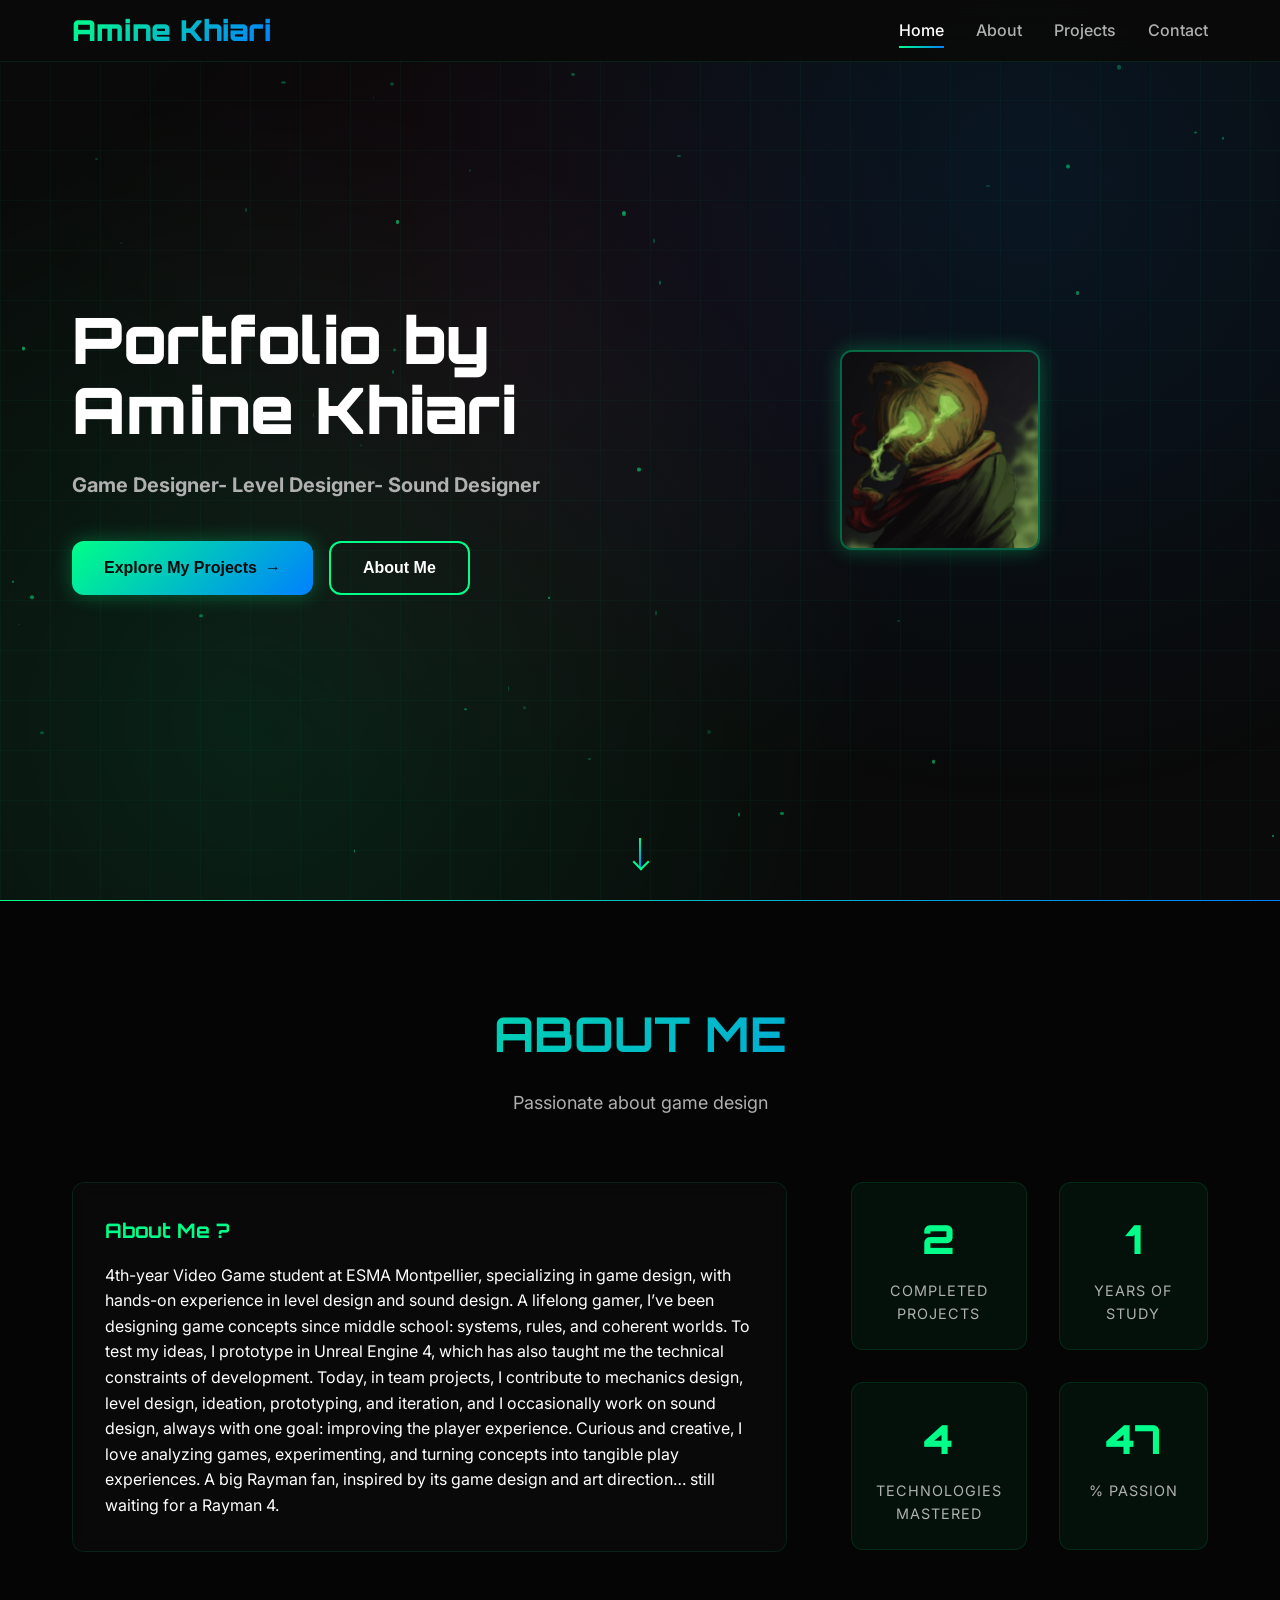
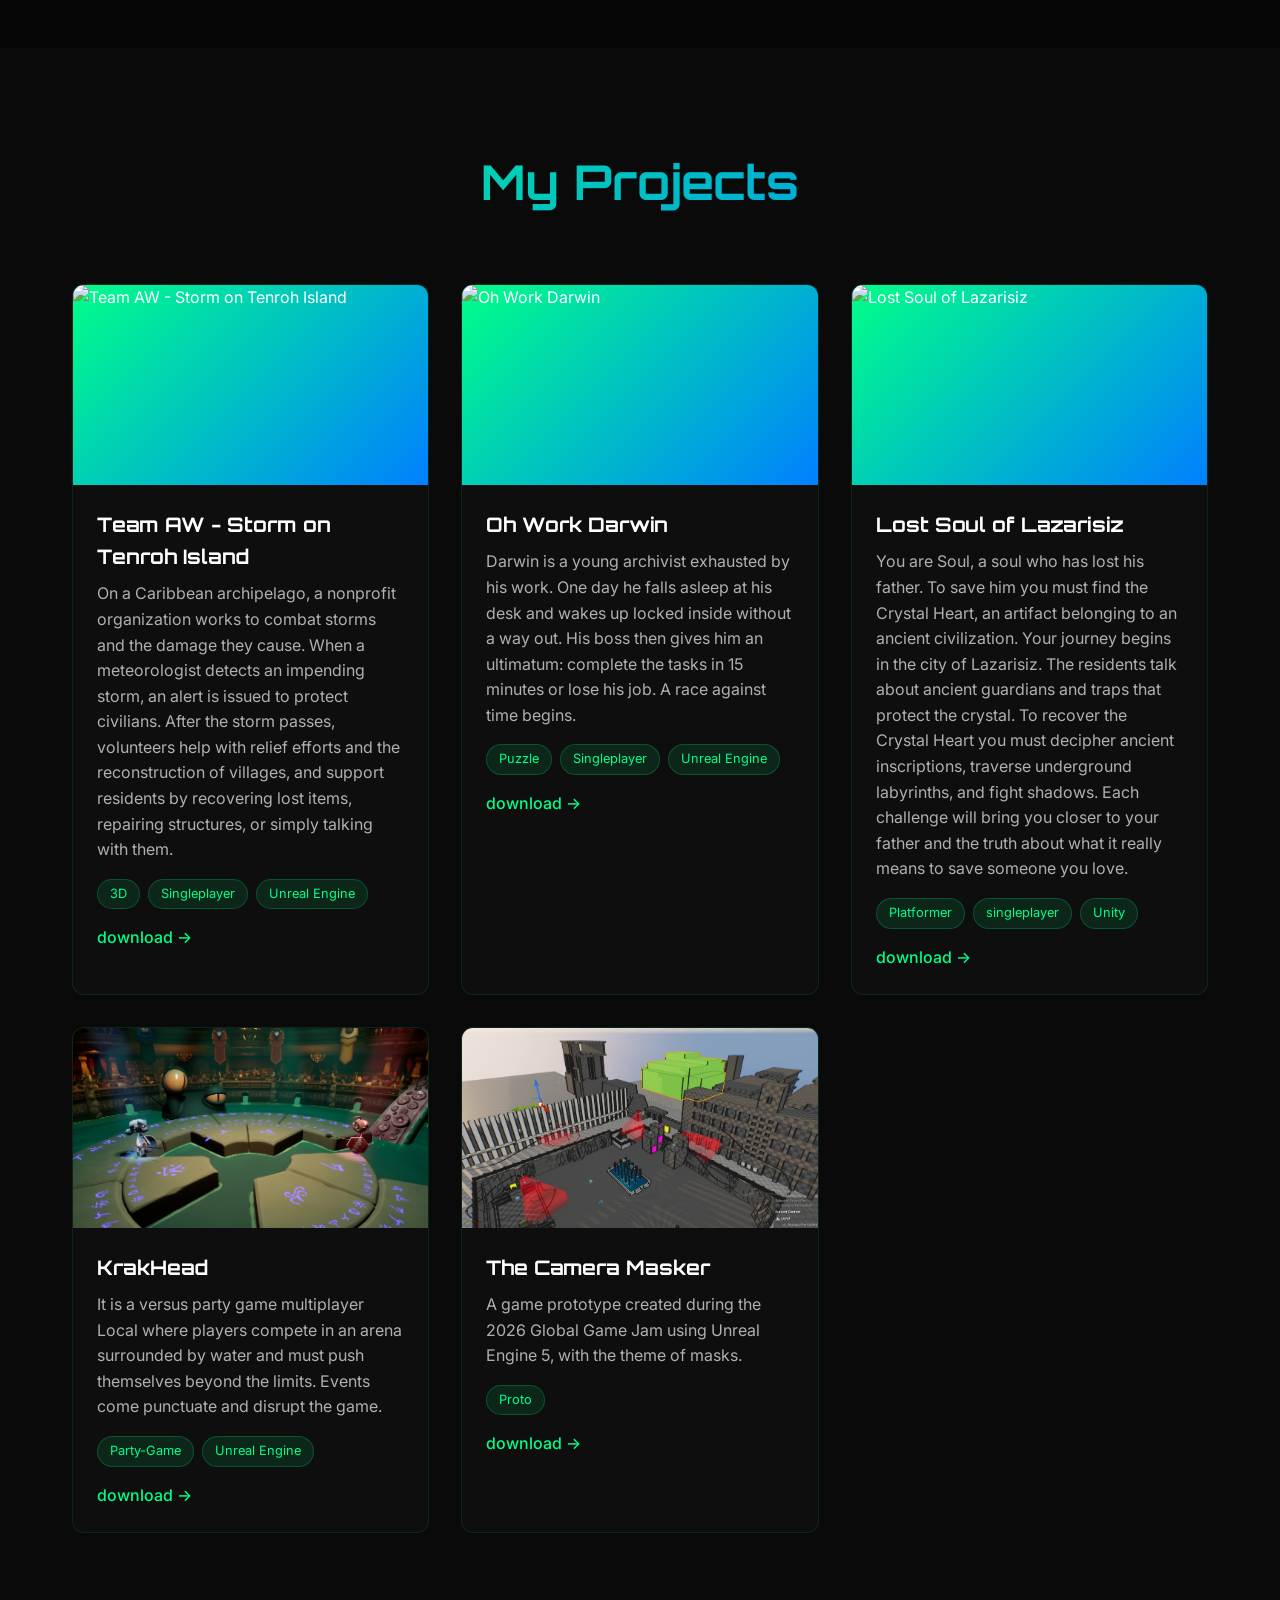
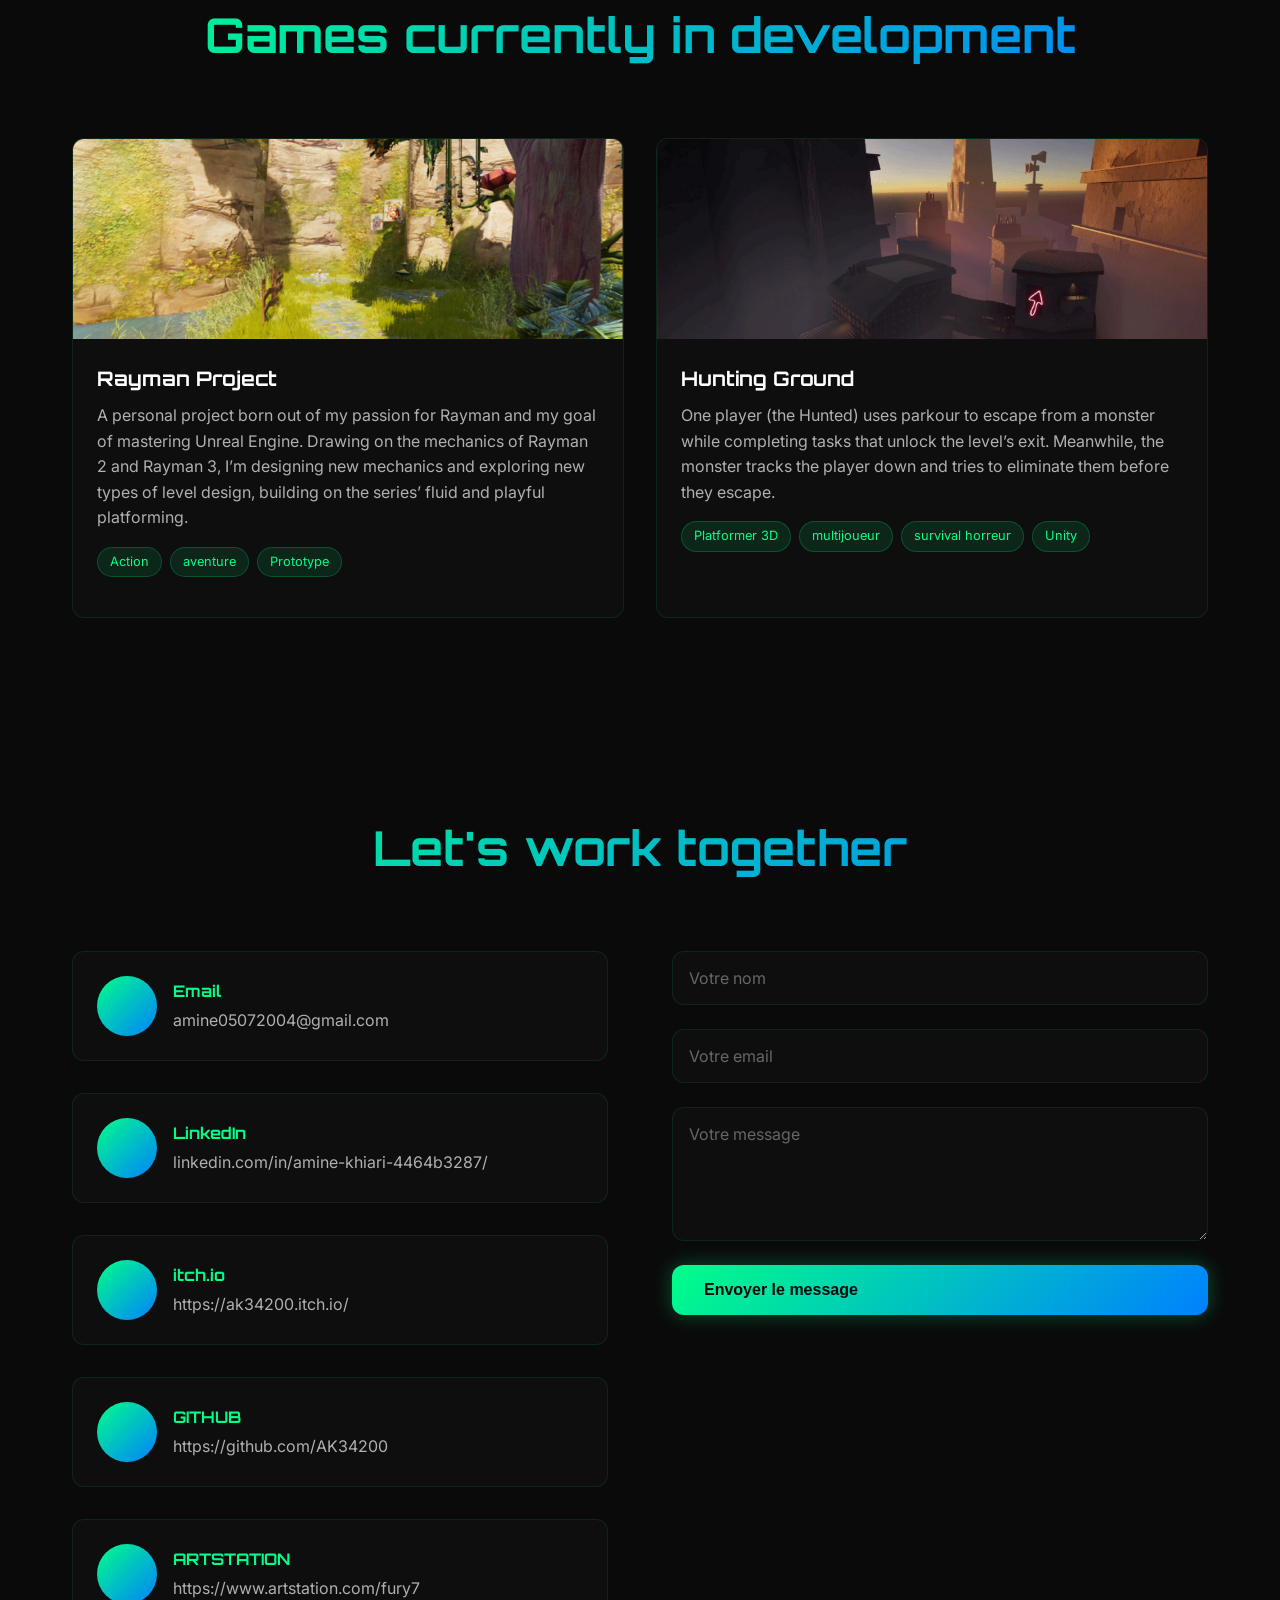
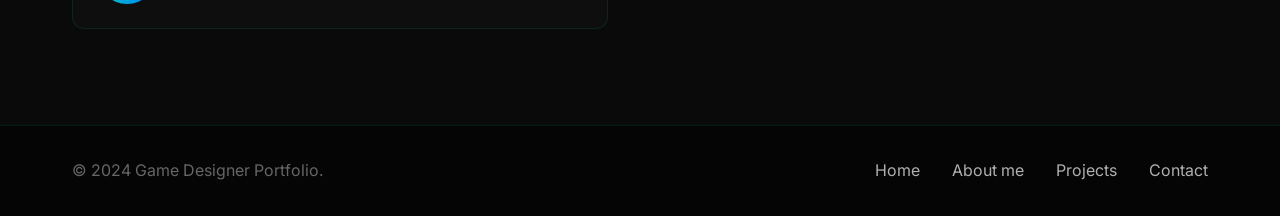
==== index.html @ 6bd82967 "Change" ====
<!DOCTYPE html>
<html lang="fr">
<head>
    <meta charset="UTF-8">
    <meta name="viewport" content="width=device-width, initial-scale=1.0">
    <title>Portfolio Amine Khiari</title>
    <meta name="description" content="Portfolio d'Amine Khiari">
    <link rel="preconnect" href="https://fonts.googleapis.com">
    <link rel="preconnect" href="https://fonts.gstatic.com" crossorigin>
    <link href="https://fonts.googleapis.com/css2?family=Orbitron:wght@400;700;900&family=Inter:wght@300;400;500;600;700&display=swap" rel="stylesheet">
    <link rel="stylesheet" href="styles.css">
    <link rel="icon" type="image/svg+xml" href="data:image/svg+xml,<svg xmlns='http://www.w3.org/2000/svg' viewBox='0 0 100 100'><text y='.9em' font-size='90'>🎮</text></svg>">
</head>
<body>
    <!-- Navigation -->
    <nav class="nav-container" id="navbar">
        <div class="nav-content">
            <div class="logo">
                <span class="logo-text">Amine Khiari</span>
                <!-- <span class="logo-subtitle"></span>  --> 
            </div>
            <ul class="nav-menu" id="nav-menu">
                <li><a href="#home" class="nav-link active">Home</a></li>
                <li><a href="#about" class="nav-link">About</a></li>
                <li><a href="#projects" class="nav-link">Projects</a></li>
                <li><a href="#contact" class="nav-link">Contact</a></li>
            </ul>
            <div class="nav-toggle" id="nav-toggle">
                <span class="bar"></span>
                <span class="bar"></span>
                <span class="bar"></span>
            </div>
        </div>
    </nav>

    <!-- Hero Section -->
    <section id="home" class="hero">
        <div class="hero-background">
            <div class="particles" id="particles"></div>
            <div class="grid-overlay"></div>
        </div>
        <div class="hero-content">
            <div class="hero-text">
                <h1 class="hero-title">
                    <span class="title-line"> Portfolio by Amine Khiari</span>
                    </h1>
                    <h4 class="hero-subtitle">Game Designer- Level Designer- Sound Designer</h4>

                
          
                <div class="hero-cta">
                    <button class="btn-primary" onclick="scrollToSection('projects')">
                        Explore My Projects
                        <span class="btn-icon">→</span>
                    </button>
                    <button class="btn-secondary" onclick="scrollToSection('about')">
                        About Me
                    </button>
                </div>
            </div>
            <div class="hero-visual">
                <div class="game-cube" id="game-cube">
                    <img src="image.png" alt="Illustration portfolio" class="hero-corner-image">
                </div>
            </div>
        </div>
        <div class="scroll-indicator">
            <div class="scroll-arrow"></div>
        </div>
    </section>

    <!-- About Section -->
    <section id="about" class="about">
        <div class="container">
            <div class="section-header">
                <h2 class="section-title">ABOUT ME</h2>
                <p class="section-subtitle">Passionate about game design</p>
            </div>
            <div class="about-content">
                <div class="about-text">
                    <div class="about-card">
                        <h3>About Me ? </h3>
                        <p>4th-year Video Game student at ESMA Montpellier, specializing in game design, with hands-on experience in level design and sound design.
A lifelong gamer, I’ve been designing game concepts since middle school: systems, rules, and coherent worlds. To test my ideas, I prototype in Unreal Engine 4, which has also taught me the technical constraints of development.
Today, in team projects, I contribute to mechanics design, level design, ideation, prototyping, and iteration, and I occasionally work on sound design, always with one goal: improving the player experience.
Curious and creative, I love analyzing games, experimenting, and turning concepts into tangible play experiences.
A big Rayman fan, inspired by its game design and art direction… still waiting for a Rayman 4.
                    </div>
                
                </div>
                <div class="about-stats">
                    <div class="stat-item">
                        <div class="stat-number" data-target="5">0</div>
                        <div class="stat-label">Completed projects</div>
                    </div>
                    <div class="stat-item">
                        <div class="stat-number" data-target="4">0</div>
                        <div class="stat-label">Years of study</div>
                    </div>
                    <div class="stat-item">
                        <div class="stat-number" data-target="9">0</div>
                        <div class="stat-label">Technologies mastered</div>
                    </div>
                    <div class="stat-item">
                        <div class="stat-number" data-target="100">0</div>
                        <div class="stat-label">% Passion</div>
                    </div>
                </div>
            </div>
        </div>
    </section>

    <!-- Projects Section -->
    <section id="projects" class="projects">
        <div class="container">
            <div class="section-header">
                <h2 class="section-title">My Projects </h2>
                
            </div>
            <div class="projects-grid" id="projects-grid">
                <!-- Projets seront générés dynamiquement -->
            </div>
            <div class="section-header projects-dev-header">
                <h2 class="section-title">Games currently in development</h2>
            </div>
            <div class="projects-grid projects-grid-split" id="projects-dev-grid"></div>
        </div>
    </section>

    <!-- Contact Section -->
    <section id="contact" class="contact">
        <div class="container">
            <div class="section-header">
                <h2 class="section-title">Let's work together</h2>
            
            </div>
            <div class="contact-content">
                <div class="contact-info">
                    <div class="contact-item">
                        <div class="contact-icon"></div>
                        <div class="contact-details">
                            <h4>Email</h4>
                            <p>amine05072004@gmail.com</p>
                        </div>
                    </div>
                    <div class="contact-item">
                        <div class="contact-icon"></div>
                        <div class="contact-details">
                            <h4>LinkedIn</h4>
                            <p>linkedin.com/in/amine-khiari-4464b3287/</p>
                        </div>
                    </div>
                    <div class="contact-item">
                        <div class="contact-icon"></div>
                        <div class="contact-details">
                            <h4>itch.io</h4>
                            <p>https://ak34200.itch.io/</p>
                        </div>
                    </div>
                    <div class="contact-item">
                        <div class="contact-icon"></div>
                        <div class="contact-details">
                            <h4>GITHUB</h4>
                            <p>https://github.com/AK34200</p>
                        </div>
                    </div>
                     <div class="contact-item">
                        <div class="contact-icon"></div>
                        <div class="contact-details">
                            <h4>ARTSTATION</h4>
                            <p>https://www.artstation.com/fury7</p>
                
                    </div>
                    
                    </div>
                </div>
                <form class="contact-form" id="contact-form">
                    <div class="form-group">
                        <input type="text" id="name" name="name" placeholder="Votre nom" required>
                    </div>
                    <div class="form-group">
                        <input type="email" id="email" name="email" placeholder="Votre email" required>
                    </div>
                    <div class="form-group">
                        <textarea id="message" name="message" placeholder="Votre message" rows="5" required></textarea>
                    </div>
                    <button type="submit" class="btn-primary">
                        Envoyer le message
                        <span class="btn-icon"></span>
                    </button>
                </form>
            </div>
        </div>
    </section>

    <div class="project-modal" id="project-modal" aria-hidden="true">
        <div class="project-modal-backdrop" data-close-modal></div>
        <div class="project-modal-dialog" role="dialog" aria-modal="true" aria-labelledby="project-modal-title">
            <button class="project-modal-close" type="button" data-close-modal aria-label="Fermer">×</button>
            <div class="project-modal-body" id="project-modal-body"></div>
        </div>
    </div>

    <!-- Footer -->
    <footer class="footer">
        <div class="container">
            <div class="footer-content">
                <div class="footer-text">
                    <p>&copy; 2024 Game Designer Portfolio.</p>
                </div>
                <div class="footer-links">
                    <a href="#home">Home</a>
                    <a href="#about">About me</a>
                    <a href="#projects">Projects</a>
                    <a href="#contact">Contact</a>
                </div>
            </div>
        </div>
    </footer>

    <script src="script.js"></script>
</body>
</html>
---- styles.css ----
/* Reset et variables CSS */
:root {
    --primary-color: #00ff88;
    --secondary-color: #ff0080;
    --accent-color: #0080ff;
    --bg-dark: #0a0a0a;
    --bg-darker: #050505;
    --text-primary: #ffffff;
    --text-secondary: #b0b0b0;
    --text-muted: #666666;
    --gradient-primary: linear-gradient(135deg, #00ff88, #0080ff);
    --gradient-secondary: linear-gradient(135deg, #ff0080, #ff8800);
    --gradient-accent: linear-gradient(135deg, #8000ff, #0080ff);
    --shadow-glow: 0 0 20px rgba(0, 255, 136, 0.3);
    --shadow-intense: 0 0 40px rgba(0, 255, 136, 0.5);
    --border-radius: 12px;
    --transition-fast: 0.2s cubic-bezier(0.4, 0, 0.2, 1);
    --transition-smooth: 0.4s cubic-bezier(0.4, 0, 0.2, 1);
    --transition-bounce: 0.6s cubic-bezier(0.68, -0.55, 0.265, 1.55);
}

* {
    margin: 0;
    padding: 0;
    box-sizing: border-box;
}

html {
    scroll-behavior: smooth;
    font-size: 16px;
}

body {
    font-family: 'Inter', sans-serif;
    background: var(--bg-dark);
    color: var(--text-primary);
    line-height: 1.6;
    overflow-x: hidden;
    -webkit-font-smoothing: antialiased;
    -moz-osx-font-smoothing: grayscale;
}

/* Optimisations de performance */
* {
    will-change: auto;
}

.hero, .nav-container, .game-cube {
    will-change: transform, opacity;
}

/* Navigation */
.nav-container {
    position: fixed;
    top: 0;
    left: 0;
    right: 0;
    z-index: 1000;
    background: rgba(10, 10, 10, 0.95);
    backdrop-filter: blur(20px);
    border-bottom: 1px solid rgba(0, 255, 136, 0.1);
    transition: all var(--transition-smooth);
}

.nav-container.scrolled {
    background: rgba(5, 5, 5, 0.98);
    box-shadow: var(--shadow-glow);
}

.nav-content {
    max-width: 1200px;
    margin: 0 auto;
    padding: 1rem 2rem;
    display: flex;
    justify-content: space-between;
    align-items: center;
}

.logo {
    display: flex;
    flex-direction: column;
    align-items: flex-start;
}

.logo-text {
    font-family: 'Orbitron', monospace;
    font-size: 1.8rem;
    font-weight: 900;
    background: var(--gradient-primary);
    -webkit-background-clip: text;
    -webkit-text-fill-color: transparent;
    background-clip: text;
    line-height: 1;
}

.logo-subtitle {
    font-size: 0.7rem;
    color: var(--text-muted);
    text-transform: uppercase;
    letter-spacing: 2px;
    margin-top: -2px;
}

.nav-menu {
    display: flex;
    list-style: none;
    gap: 2rem;
}

.nav-link {
    color: var(--text-secondary);
    text-decoration: none;
    font-weight: 500;
    position: relative;
    transition: all var(--transition-fast);
    padding: 0.5rem 0;
}

.nav-link::after {
    content: '';
    position: absolute;
    bottom: 0;
    left: 0;
    width: 0;
    height: 2px;
    background: var(--gradient-primary);
    transition: width var(--transition-smooth);
}

.nav-link:hover,
.nav-link.active {
    color: var(--text-primary);
}

.nav-link:hover::after,
.nav-link.active::after {
    width: 100%;
}

.nav-toggle {
    display: none;
    flex-direction: column;
    cursor: pointer;
    gap: 4px;
}

.bar {
    width: 25px;
    height: 3px;
    background: var(--primary-color);
    transition: all var(--transition-fast);
    border-radius: 2px;
}

/* Hero Section */
.hero {
    min-height: 100vh;
    display: flex;
    align-items: center;
    position: relative;
    overflow: hidden;
}

.hero-background {
    position: absolute;
    top: 0;
    left: 0;
    right: 0;
    bottom: 0;
    z-index: -1;
}

.particles {
    position: absolute;
    width: 100%;
    height: 100%;
    background: radial-gradient(circle at 20% 80%, rgba(0, 255, 136, 0.1) 0%, transparent 50%),
                radial-gradient(circle at 80% 20%, rgba(0, 128, 255, 0.1) 0%, transparent 50%),
                radial-gradient(circle at 40% 40%, rgba(255, 0, 128, 0.05) 0%, transparent 50%);
    animation: particleFloat 20s ease-in-out infinite;
}

.grid-overlay {
    position: absolute;
    width: 100%;
    height: 100%;
    background-image: 
        linear-gradient(rgba(0, 255, 136, 0.03) 1px, transparent 1px),
        linear-gradient(90deg, rgba(0, 255, 136, 0.03) 1px, transparent 1px);
    background-size: 50px 50px;
    animation: gridMove 30s linear infinite;
}

.hero-content {
    max-width: 1200px;
    margin: 0 auto;
    padding: 0 2rem;
    display: grid;
    grid-template-columns: 1fr 1fr;
    gap: 4rem;
    align-items: center;
}

.hero-title {
    font-family: 'Orbitron', monospace;
    font-size: clamp(2.5rem, 5vw, 4rem);
    font-weight: 900;
    line-height: 1.1;
    margin-bottom: 1.5rem;
}

.title-line {
    display: block;
    opacity: 0;
    transform: translateY(50px);
    animation: slideInUp 1s ease-out forwards;
}

.title-line.experimental {
    background: var(--gradient-primary);
    -webkit-background-clip: text;
    -webkit-text-fill-color: transparent;
    background-clip: text;
    animation-delay: 0.3s;
}

.hero-subtitle {
    font-size: 1.25rem;
    color: var(--text-secondary);
    margin-bottom: 2.5rem;
    opacity: 0;
    transform: translateY(30px);
    animation: slideInUp 1s ease-out 0.6s forwards;
}

.hero-cta {
    display: flex;
    gap: 1rem;
    flex-wrap: wrap;
    opacity: 0;
    transform: translateY(30px);
    animation: slideInUp 1s ease-out 0.9s forwards;
}

.btn-primary, .btn-secondary {
    padding: 1rem 2rem;
    border: none;
    border-radius: var(--border-radius);
    font-weight: 600;
    font-size: 1rem;
    cursor: pointer;
    transition: all var(--transition-smooth);
    display: flex;
    align-items: center;
    gap: 0.5rem;
    text-decoration: none;
    position: relative;
    overflow: hidden;
}

.btn-primary {
    background: var(--gradient-primary);
    color: var(--bg-dark);
    box-shadow: var(--shadow-glow);
}

.btn-primary:hover {
    transform: translateY(-2px);
    box-shadow: var(--shadow-intense);
}

.btn-secondary {
    background: transparent;
    color: var(--text-primary);
    border: 2px solid var(--primary-color);
}

.btn-secondary:hover {
    background: var(--primary-color);
    color: var(--bg-dark);
    transform: translateY(-2px);
}

.btn-icon {
    transition: transform var(--transition-fast);
}

.btn-primary:hover .btn-icon {
    transform: translateX(4px);
}

.hero-visual {
    display: flex;
    justify-content: center;
    align-items: center;
    position: relative;
}

.game-cube {
    width: 200px;
    height: 200px;
    position: relative;
    cursor: pointer;
    transition: transform var(--transition-bounce);
    border-radius: var(--border-radius);
    overflow: hidden;
    border: 2px solid rgba(0, 255, 136, 0.3);
    box-shadow: var(--shadow-glow);
    background: linear-gradient(45deg, rgba(0, 255, 136, 0.1), rgba(0, 128, 255, 0.1));
}

.game-cube:hover {
    transform: scale(1.06);
}

.hero-corner-image {
    width: 100%;
    height: 100%;
    object-fit: cover;
    display: block;
}

.game-cube.cube-pulse {
    animation: cubePulse 0.5s ease-in-out;
}

@keyframes cubePulse {
    0% { transform: scale(1); }
    50% { transform: scale(1.08); }
    100% { transform: scale(1); }
}

.scroll-indicator {
    position: absolute;
    bottom: 2rem;
    left: 50%;
    transform: translateX(-50%);
    animation: bounce 2s infinite;
}

.scroll-arrow {
    width: 2px;
    height: 30px;
    background: var(--gradient-primary);
    position: relative;
}

.scroll-arrow::after {
    content: '';
    position: absolute;
    bottom: 0;
    left: -4px;
    width: 10px;
    height: 10px;
    border-right: 2px solid var(--primary-color);
    border-bottom: 2px solid var(--primary-color);
    transform: rotate(45deg);
}

/* Sections communes */
.container {
    max-width: 1200px;
    margin: 0 auto;
    padding: 0 2rem;
}

.section-header {
    text-align: center;
    margin-bottom: 4rem;
}

.section-title {
    font-family: 'Orbitron', monospace;
    font-size: clamp(2rem, 4vw, 3rem);
    font-weight: 700;
    margin-bottom: 1rem;
    background: var(--gradient-primary);
    -webkit-background-clip: text;
    -webkit-text-fill-color: transparent;
    background-clip: text;
}

.section-subtitle {
    font-size: 1.125rem;
    color: var(--text-secondary);
    max-width: 600px;
    margin: 0 auto;
}

/* About Section */
.about {
    padding: 6rem 0;
    background: var(--bg-darker);
    position: relative;
}

.about::before {
    content: '';
    position: absolute;
    top: 0;
    left: 0;
    right: 0;
    height: 1px;
    background: var(--gradient-primary);
}

.about-content {
    display: grid;
    grid-template-columns: 2fr 1fr;
    gap: 4rem;
    align-items: start;
}

.about-text {
    display: flex;
    flex-direction: column;
    gap: 2rem;
}

.about-card {
    background: rgba(255, 255, 255, 0.02);
    border: 1px solid rgba(0, 255, 136, 0.1);
    border-radius: var(--border-radius);
    padding: 2rem;
    backdrop-filter: blur(10px);
    transition: all var(--transition-smooth);
}

.about-card:hover {
    border-color: var(--primary-color);
    box-shadow: var(--shadow-glow);
    transform: translateY(-5px);
}

.about-card h3 {
    font-family: 'Orbitron', monospace;
    font-size: 1.25rem;
    margin-bottom: 1rem;
    color: var(--primary-color);
}

.about-stats {
    display: grid;
    grid-template-columns: 1fr 1fr;
    gap: 2rem;
}

.stat-item {
    text-align: center;
    padding: 1.5rem;
    background: rgba(0, 255, 136, 0.05);
    border-radius: var(--border-radius);
    border: 1px solid rgba(0, 255, 136, 0.1);
}

.stat-number {
    font-family: 'Orbitron', monospace;
    font-size: 2.5rem;
    font-weight: 900;
    color: var(--primary-color);
    margin-bottom: 0.5rem;
}

.stat-label {
    color: var(--text-secondary);
    font-size: 0.9rem;
    text-transform: uppercase;
    letter-spacing: 1px;
}

/* Projects Section */
.projects {
    padding: 6rem 0;
}

.projects-grid {
    display: grid;
    grid-template-columns: repeat(auto-fit, minmax(350px, 1fr));
    gap: 2rem;
}

.projects-dev-header {
    margin-top: 4rem;
}

.projects-grid-split {
    grid-template-columns: 1fr 1fr;
}

.project-card {
    background: rgba(255, 255, 255, 0.02);
    border: 1px solid rgba(0, 255, 136, 0.1);
    border-radius: var(--border-radius);
    overflow: hidden;
    transition: all var(--transition-smooth);
    position: relative;
    cursor: pointer;
}

.project-card:hover {
    transform: translateY(-10px);
    border-color: var(--primary-color);
    box-shadow: var(--shadow-glow);
}

.project-image {
    height: 200px;
    background: var(--gradient-primary);
    position: relative;
    overflow: hidden;
}

.project-image-img {
    width: 100%;
    height: 100%;
    object-fit: cover;
    display: block;
}

.project-image::before {
    content: '';
    position: absolute;
    top: 0;
    left: 0;
    right: 0;
    bottom: 0;
    background: linear-gradient(45deg, transparent 30%, rgba(255, 255, 255, 0.1) 50%, transparent 70%);
    transform: translateX(-100%);
    transition: transform 0.6s ease;
}

.project-card:hover .project-image::before {
    transform: translateX(100%);
}

.project-content {
    padding: 1.5rem;
}

.project-title {
    font-family: 'Orbitron', monospace;
    font-size: 1.25rem;
    margin-bottom: 0.5rem;
    color: var(--text-primary);
}

.project-description {
    color: var(--text-secondary);
    margin-bottom: 1rem;
    line-height: 1.6;
}

.project-tech {
    display: flex;
    flex-wrap: wrap;
    gap: 0.5rem;
    margin-bottom: 1rem;
}

.tech-tag {
    background: rgba(0, 255, 136, 0.1);
    color: var(--primary-color);
    padding: 0.25rem 0.75rem;
    border-radius: 20px;
    font-size: 0.8rem;
    border: 1px solid rgba(0, 255, 136, 0.2);
}

.project-links {
    display: flex;
    gap: 1rem;
}

.project-link {
    color: var(--primary-color);
    text-decoration: none;
    font-weight: 500;
    transition: all var(--transition-fast);
    display: flex;
    align-items: center;
    gap: 0.25rem;
}

.project-link:hover {
    color: var(--text-primary);
    transform: translateX(4px);
}

.project-modal {
    position: fixed;
    inset: 0;
    z-index: 2000;
    display: none;
    align-items: center;
    justify-content: center;
    padding: 1.5rem;
}

.project-modal.is-open {
    display: flex;
}

.project-modal-backdrop {
    position: absolute;
    inset: 0;
    background: rgba(0, 0, 0, 0.78);
    backdrop-filter: blur(8px);
}

.project-modal-dialog {
    position: relative;
    z-index: 1;
    width: min(1100px, 94vw);
    max-height: 90vh;
    overflow: auto;
    background: #f4efe2;
    border-radius: 16px;
    box-shadow: 0 24px 80px rgba(0, 0, 0, 0.45);
    animation: modalPop 0.28s ease-out;
}

.project-modal-close {
    position: sticky;
    top: 12px;
    float: right;
    margin: 8px 12px 0 0;
    width: 40px;
    height: 40px;
    border: none;
    border-radius: 50%;
    background: #0b1b3a;
    color: #fff;
    font-size: 1.6rem;
    line-height: 1;
    cursor: pointer;
    z-index: 2;
}

.project-modal-body {
    clear: both;
    padding: 0.5rem 1rem 1rem;
}

.project-modal-image {
    display: block;
    width: 100%;
    height: auto;
}

@keyframes modalPop {
    from {
        transform: scale(0.92) translateY(16px);
        opacity: 0;
    }
    to {
        transform: scale(1) translateY(0);
        opacity: 1;
    }
}

/* Contact Section */
.contact {
    padding: 6rem 0;
}

.contact-content {
    display: grid;
    grid-template-columns: 1fr 1fr;
    gap: 4rem;
    align-items: start;
}

.contact-info {
    display: flex;
    flex-direction: column;
    gap: 2rem;
}

.contact-item {
    display: flex;
    align-items: center;
    gap: 1rem;
    padding: 1.5rem;
    background: rgba(255, 255, 255, 0.02);
    border: 1px solid rgba(0, 255, 136, 0.1);
    border-radius: var(--border-radius);
    transition: all var(--transition-smooth);
}

.contact-item:hover {
    border-color: var(--primary-color);
    box-shadow: var(--shadow-glow);
}

.contact-icon {
    font-size: 2rem;
    width: 60px;
    height: 60px;
    display: flex;
    align-items: center;
    justify-content: center;
    background: var(--gradient-primary);
    border-radius: 50%;
}

.contact-details h4 {
    font-family: 'Orbitron', monospace;
    margin-bottom: 0.25rem;
    color: var(--primary-color);
}

.contact-details p {
    color: var(--text-secondary);
}

.contact-form {
    display: flex;
    flex-direction: column;
    gap: 1.5rem;
}

.form-group {
    display: flex;
    flex-direction: column;
}

.form-group input,
.form-group textarea {
    background: rgba(255, 255, 255, 0.02);
    border: 1px solid rgba(0, 255, 136, 0.1);
    border-radius: var(--border-radius);
    padding: 1rem;
    color: var(--text-primary);
    font-family: inherit;
    font-size: 1rem;
    transition: all var(--transition-fast);
}

.form-group input:focus,
.form-group textarea:focus {
    outline: none;
    border-color: var(--primary-color);
    box-shadow: var(--shadow-glow);
}

.form-group input::placeholder,
.form-group textarea::placeholder {
    color: var(--text-muted);
}

/* Footer */
.footer {
    background: var(--bg-darker);
    border-top: 1px solid rgba(0, 255, 136, 0.1);
    padding: 2rem 0;
}

.footer-content {
    display: flex;
    justify-content: space-between;
    align-items: center;
    flex-wrap: wrap;
    gap: 1rem;
}

.footer-text p {
    color: var(--text-muted);
}

.footer-links {
    display: flex;
    gap: 2rem;
}

.footer-links a {
    color: var(--text-secondary);
    text-decoration: none;
    transition: color var(--transition-fast);
}

.footer-links a:hover {
    color: var(--primary-color);
}

/* Animations */
@keyframes slideInUp {
    to {
        opacity: 1;
        transform: translateY(0);
    }
}

@keyframes particleFloat {
    0%, 100% { transform: translateY(0px); }
    33% { transform: translateY(-20px); }
    66% { transform: translateY(10px); }
}

@keyframes gridMove {
    0% { transform: translate(0, 0); }
    100% { transform: translate(50px, 50px); }
}

@keyframes bounce {
    0%, 20%, 50%, 80%, 100% { transform: translateX(-50%) translateY(0); }
    40% { transform: translateX(-50%) translateY(-10px); }
    60% { transform: translateX(-50%) translateY(-5px); }
}

@keyframes shimmer {
    0% { transform: translateX(-100%); }
    100% { transform: translateX(100%); }
}

/* Responsive Design */
@media (max-width: 768px) {
    .nav-menu {
        position: fixed;
        top: 70px;
        left: -100%;
        width: 100%;
        height: calc(100vh - 70px);
        background: rgba(5, 5, 5, 0.98);
        backdrop-filter: blur(20px);
        flex-direction: column;
        justify-content: flex-start;
        align-items: center;
        padding-top: 2rem;
        transition: left var(--transition-smooth);
    }

    .nav-menu.active {
        left: 0;
    }

    .nav-toggle {
        display: flex;
    }

    .nav-toggle.active .bar:nth-child(1) {
        transform: rotate(45deg) translate(5px, 5px);
    }

    .nav-toggle.active .bar:nth-child(2) {
        opacity: 0;
    }

    .nav-toggle.active .bar:nth-child(3) {
        transform: rotate(-45deg) translate(7px, -6px);
    }

    .hero-content {
        grid-template-columns: 1fr;
        text-align: center;
        gap: 2rem;
    }

    .hero-visual {
        order: -1;
    }

    .game-cube {
        width: 150px;
        height: 150px;
    }

    .about-content {
        grid-template-columns: 1fr;
        gap: 2rem;
    }

    .about-stats {
        grid-template-columns: 1fr 1fr;
    }

    .projects-grid {
        grid-template-columns: 1fr;
    }

    .projects-grid-split {
        grid-template-columns: 1fr 1fr;
    }

    .contact-content {
        grid-template-columns: 1fr;
        gap: 2rem;
    }

    .footer-content {
        flex-direction: column;
        text-align: center;
    }
}

@media (max-width: 480px) {
    .container {
        padding: 0 1rem;
    }

    .nav-content {
        padding: 1rem;
    }

    .hero-cta {
        flex-direction: column;
        align-items: center;
    }

    .btn-primary, .btn-secondary {
        width: 100%;
        justify-content: center;
    }

    .about-stats {
        grid-template-columns: 1fr;
    }

}

/* Optimisations de performance */
@media (prefers-reduced-motion: reduce) {
    * {
        animation-duration: 0.01ms !important;
        animation-iteration-count: 1 !important;
        transition-duration: 0.01ms !important;
    }
}

/* Mode sombre forcé */
@media (prefers-color-scheme: dark) {
    :root {
        --bg-dark: #0a0a0a;
        --bg-darker: #050505;
    }
}

/* Optimisations pour les écrans haute résolution */
@media (-webkit-min-device-pixel-ratio: 2), (min-resolution: 192dpi) {
    .hero-background {
        background-size: 100px 100px;
    }
}
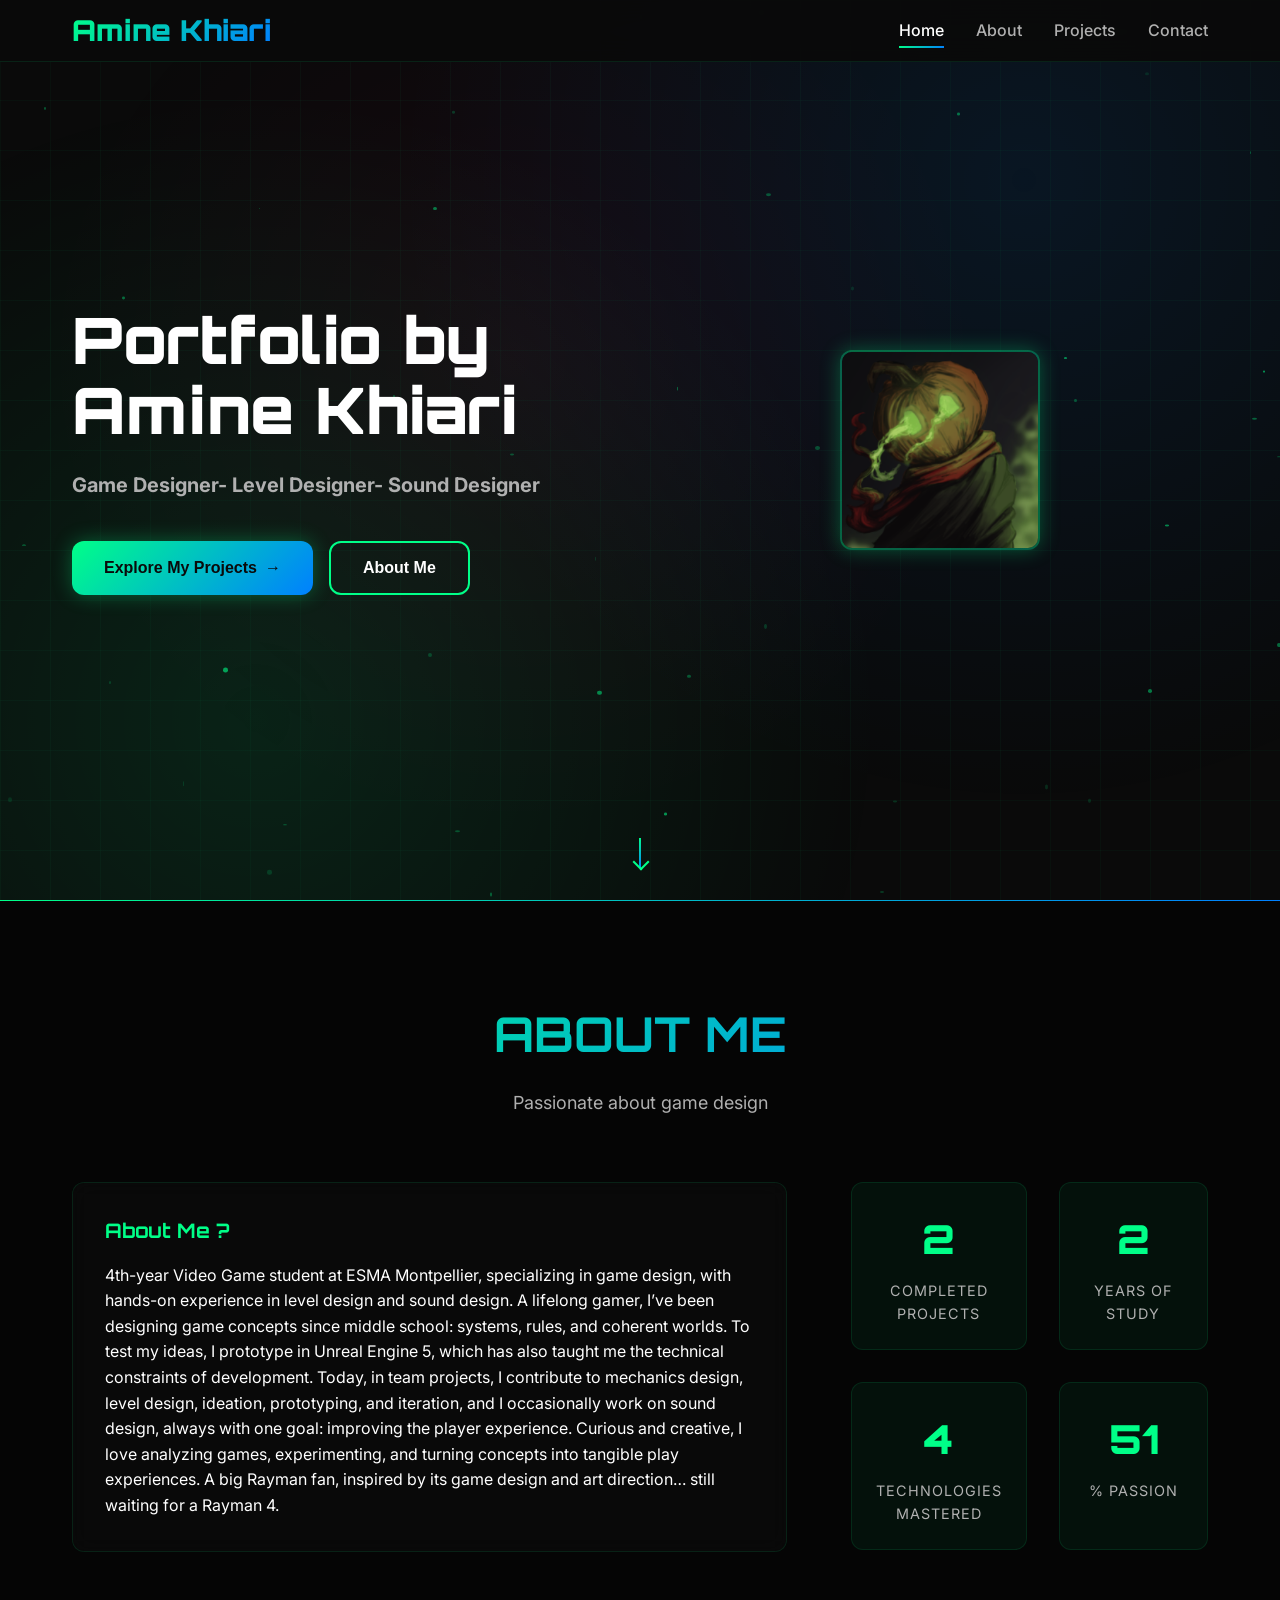
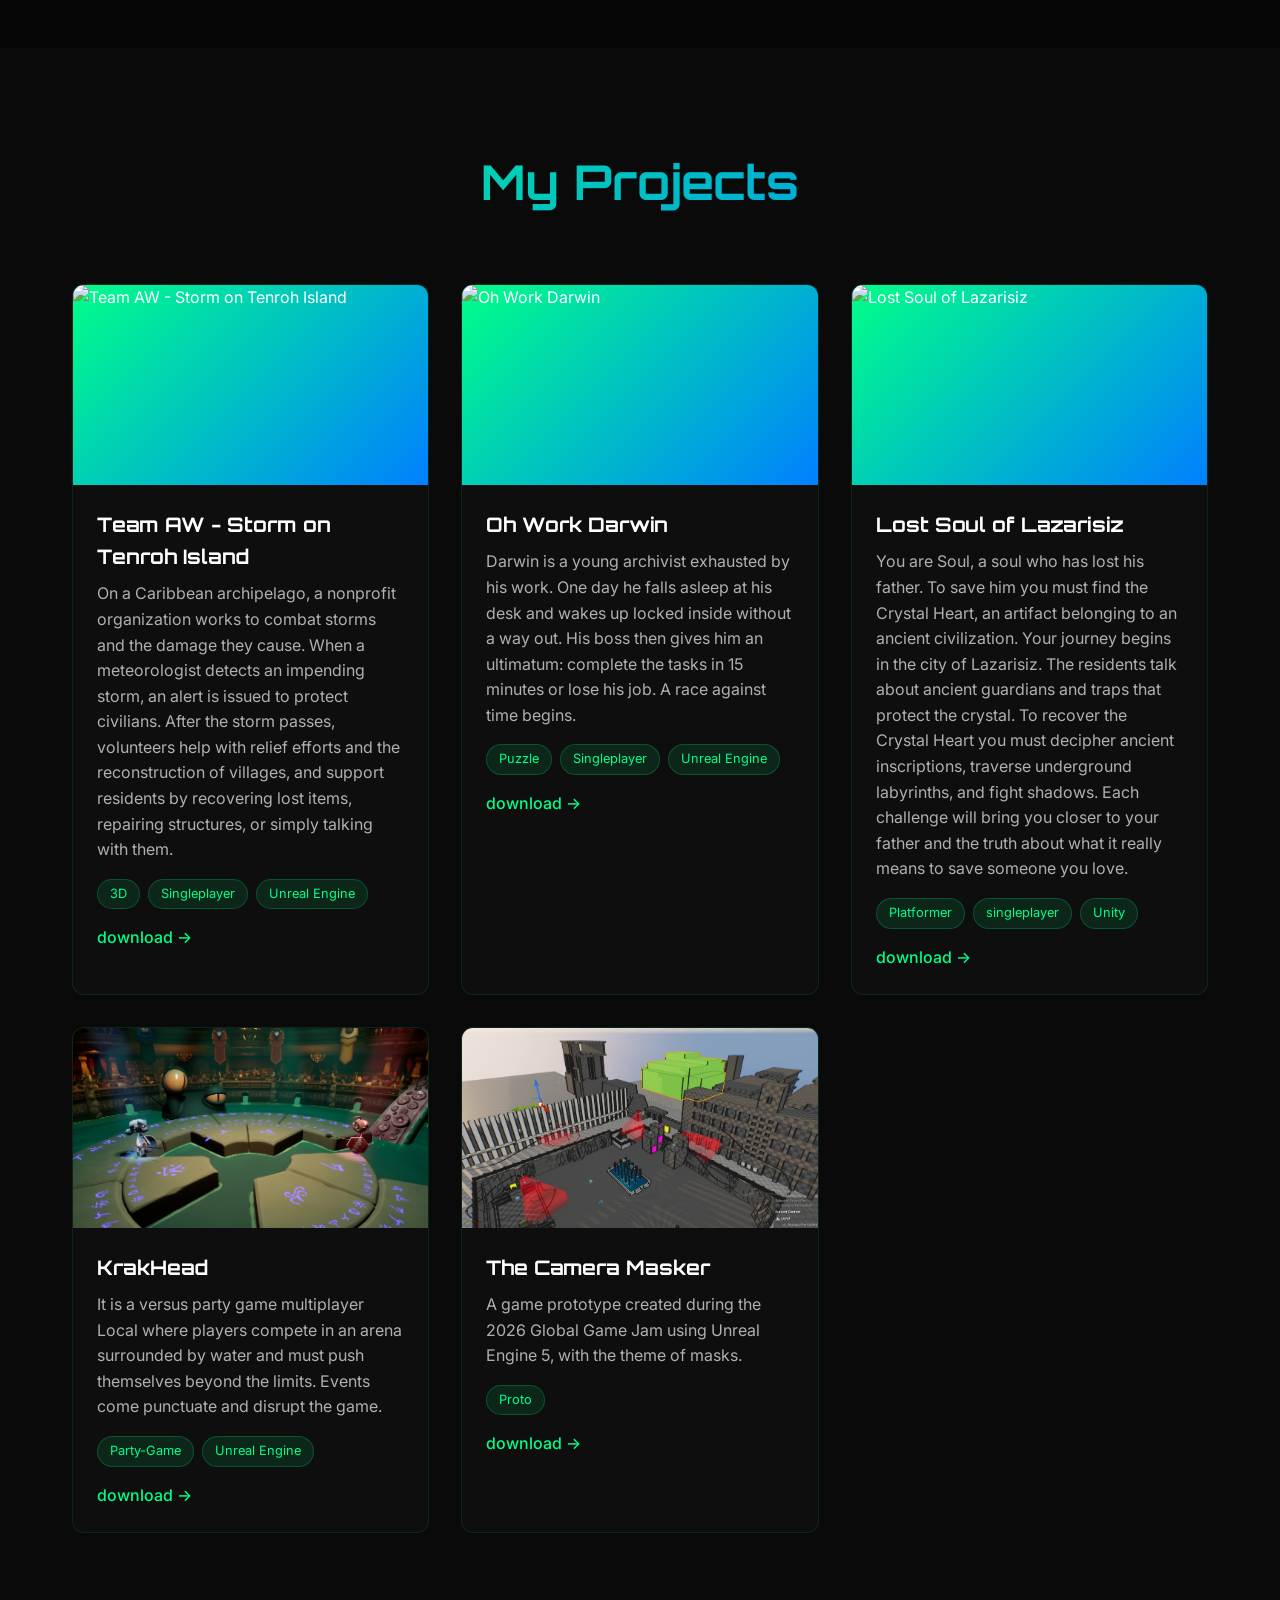
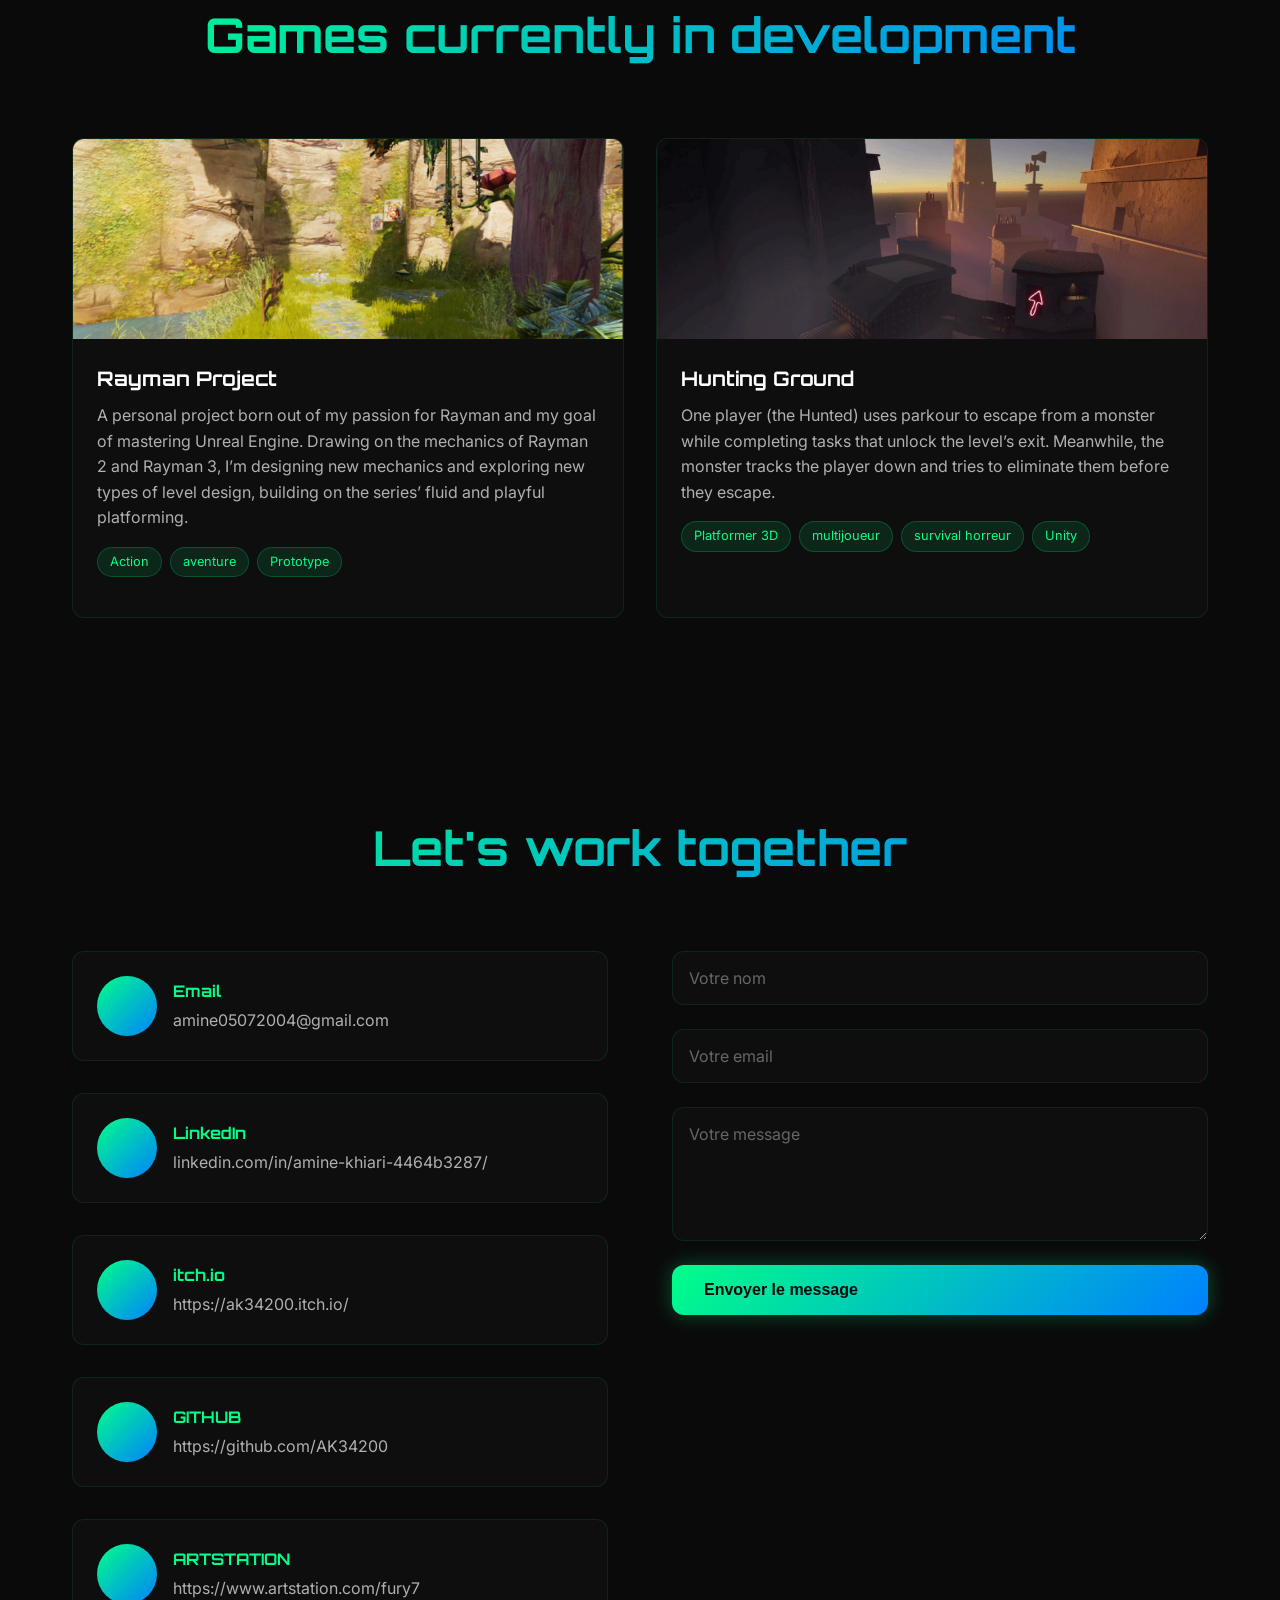
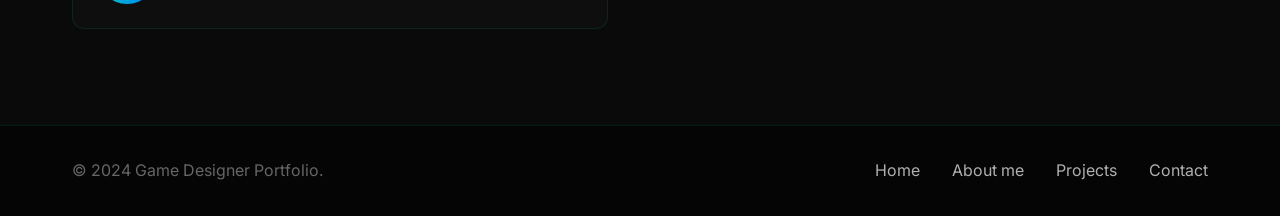
==== commit ef1b9bbc: "Update index.html" ====
--- a/index.html
+++ b/index.html
@@ -81,7 +81,7 @@
                     <div class="about-card">
                         <h3>About Me ? </h3>
                         <p>4th-year Video Game student at ESMA Montpellier, specializing in game design, with hands-on experience in level design and sound design.
-A lifelong gamer, I’ve been designing game concepts since middle school: systems, rules, and coherent worlds. To test my ideas, I prototype in Unreal Engine 4, which has also taught me the technical constraints of development.
+A lifelong gamer, I’ve been designing game concepts since middle school: systems, rules, and coherent worlds. To test my ideas, I prototype in Unreal Engine 5, which has also taught me the technical constraints of development.
 Today, in team projects, I contribute to mechanics design, level design, ideation, prototyping, and iteration, and I occasionally work on sound design, always with one goal: improving the player experience.
 Curious and creative, I love analyzing games, experimenting, and turning concepts into tangible play experiences.
 A big Rayman fan, inspired by its game design and art direction… still waiting for a Rayman 4.
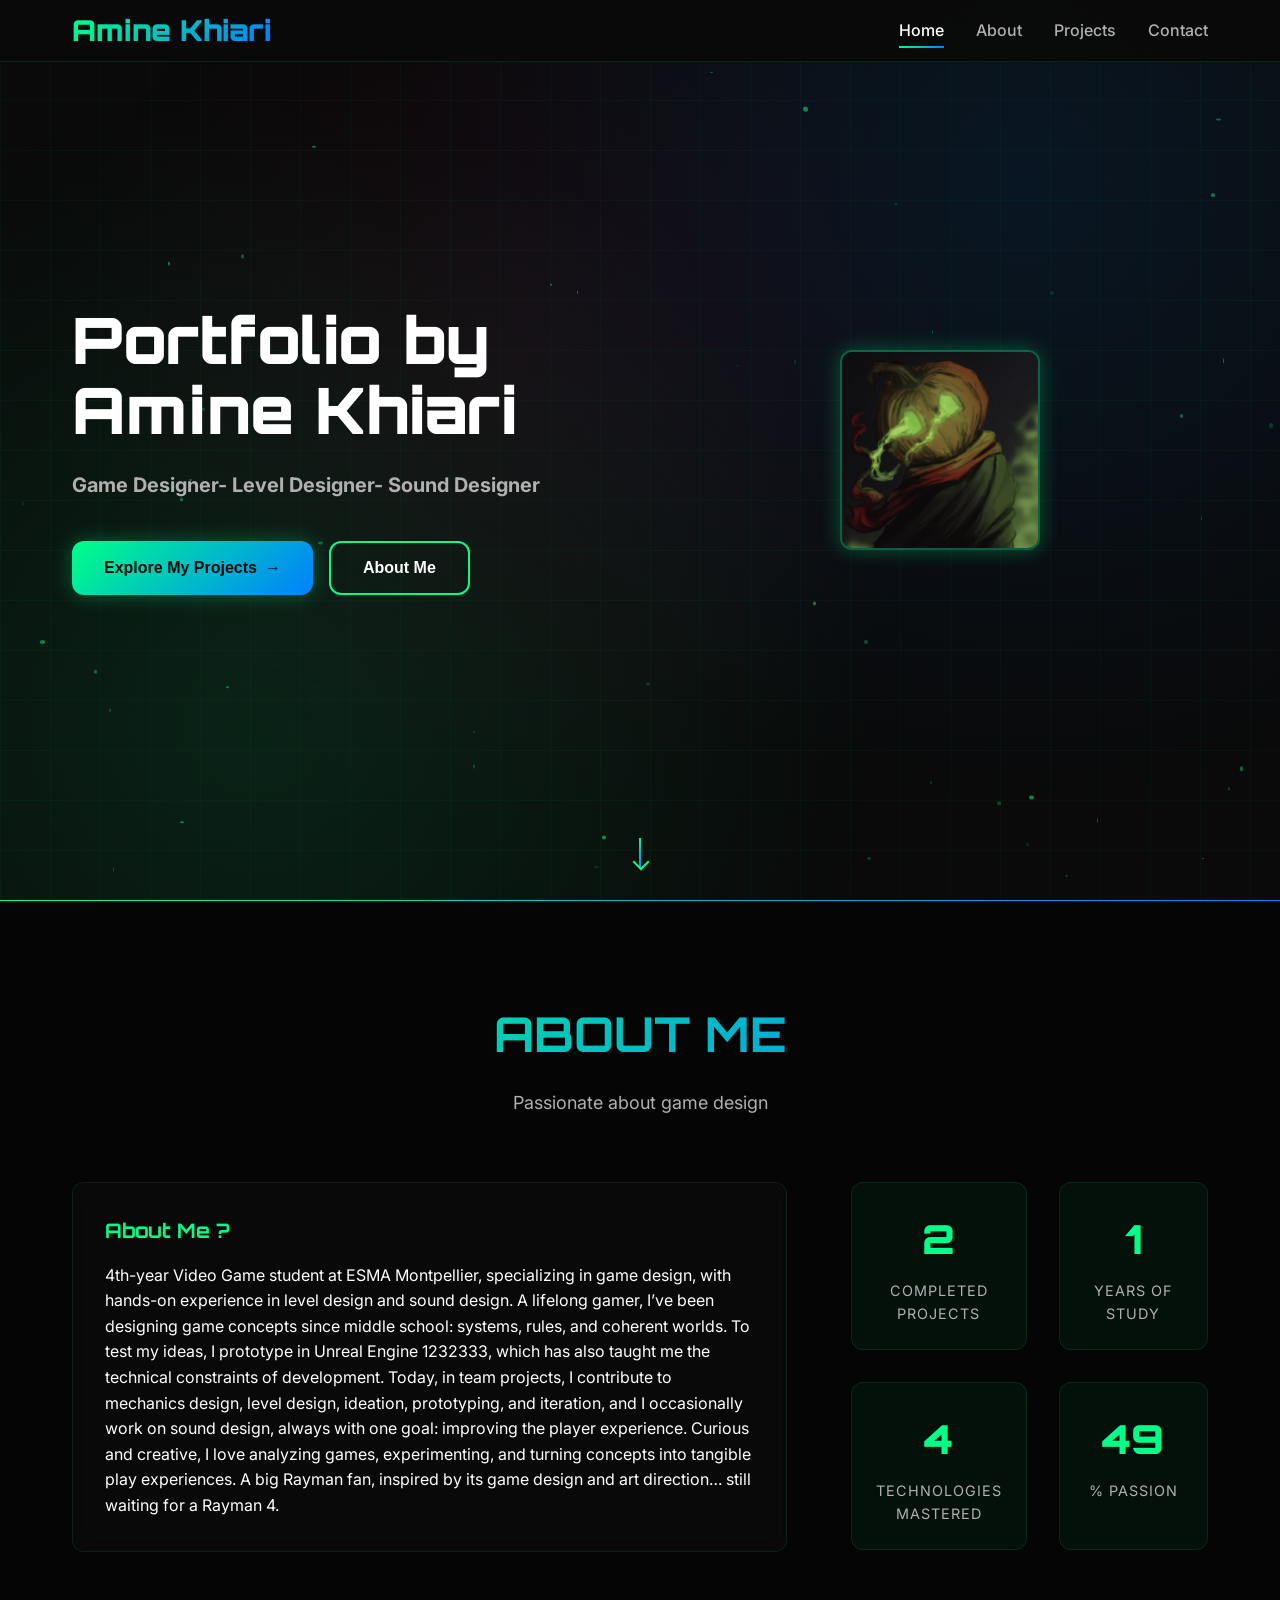
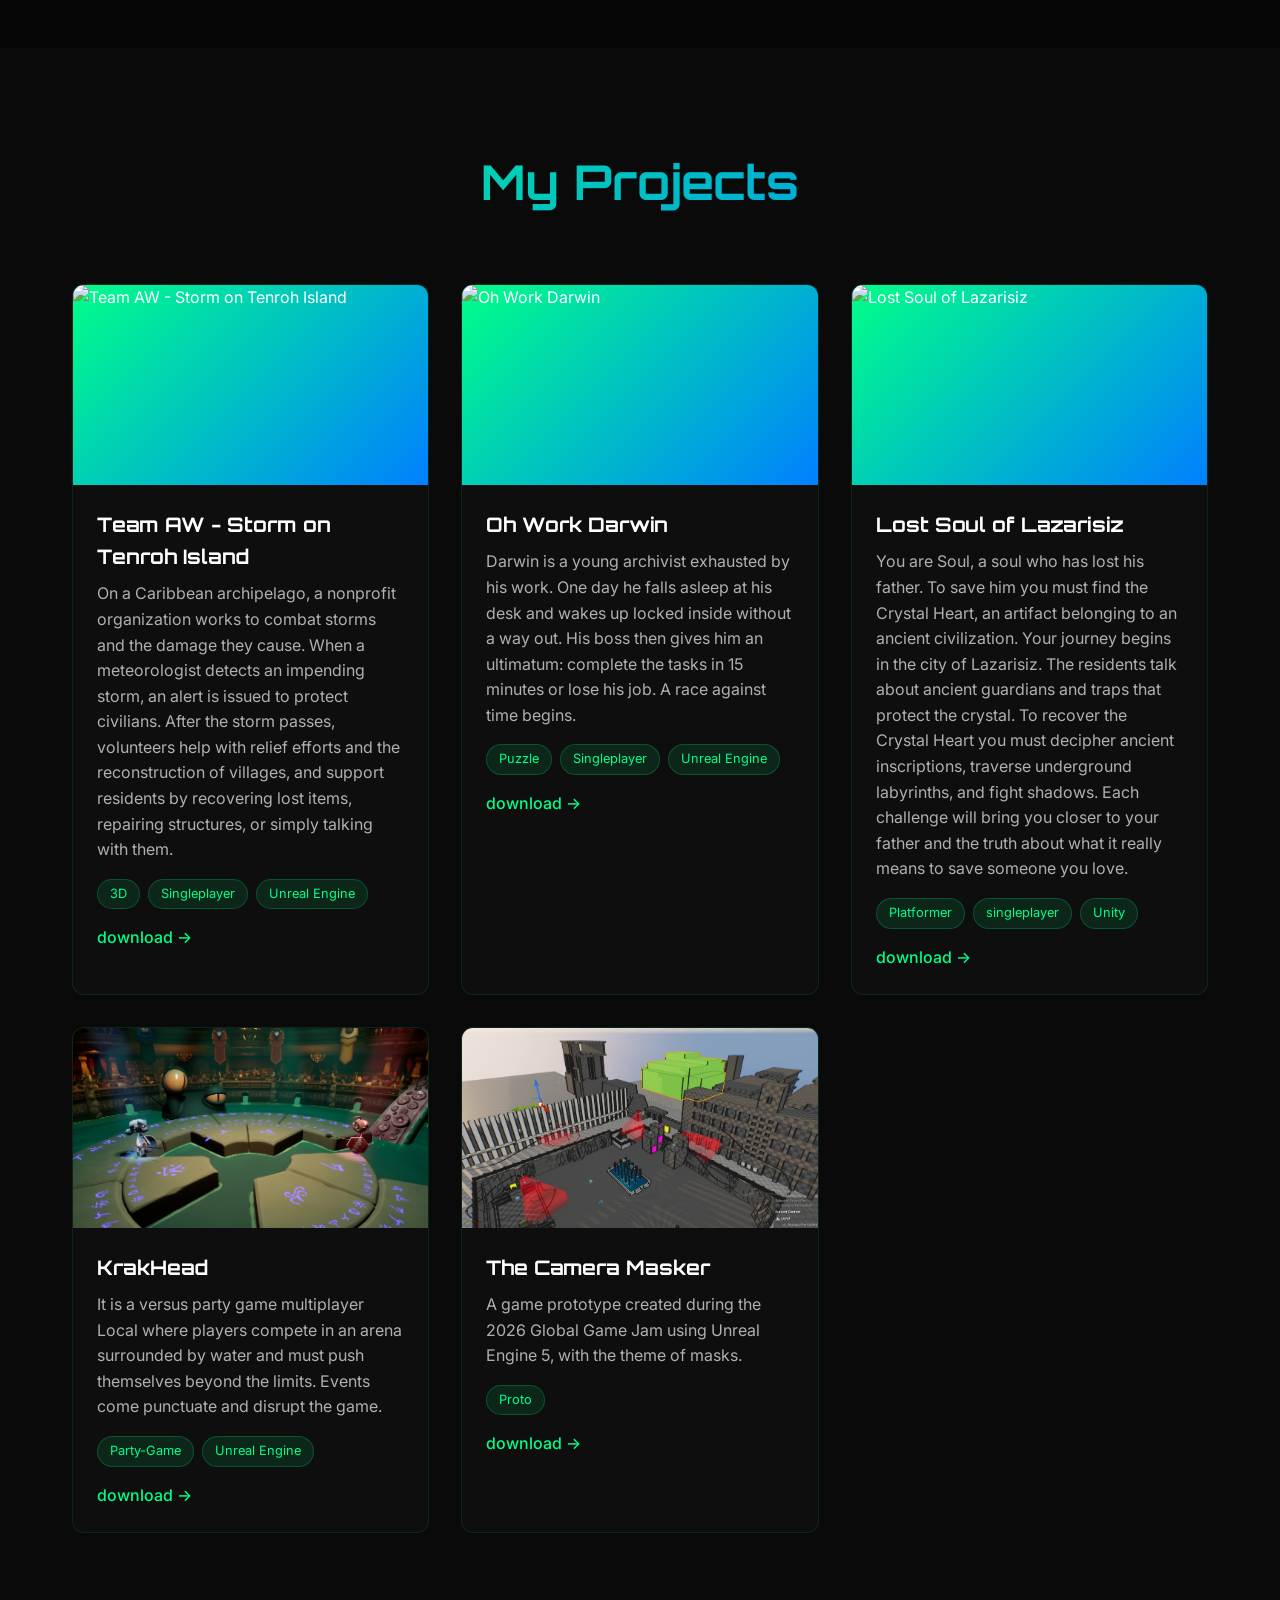
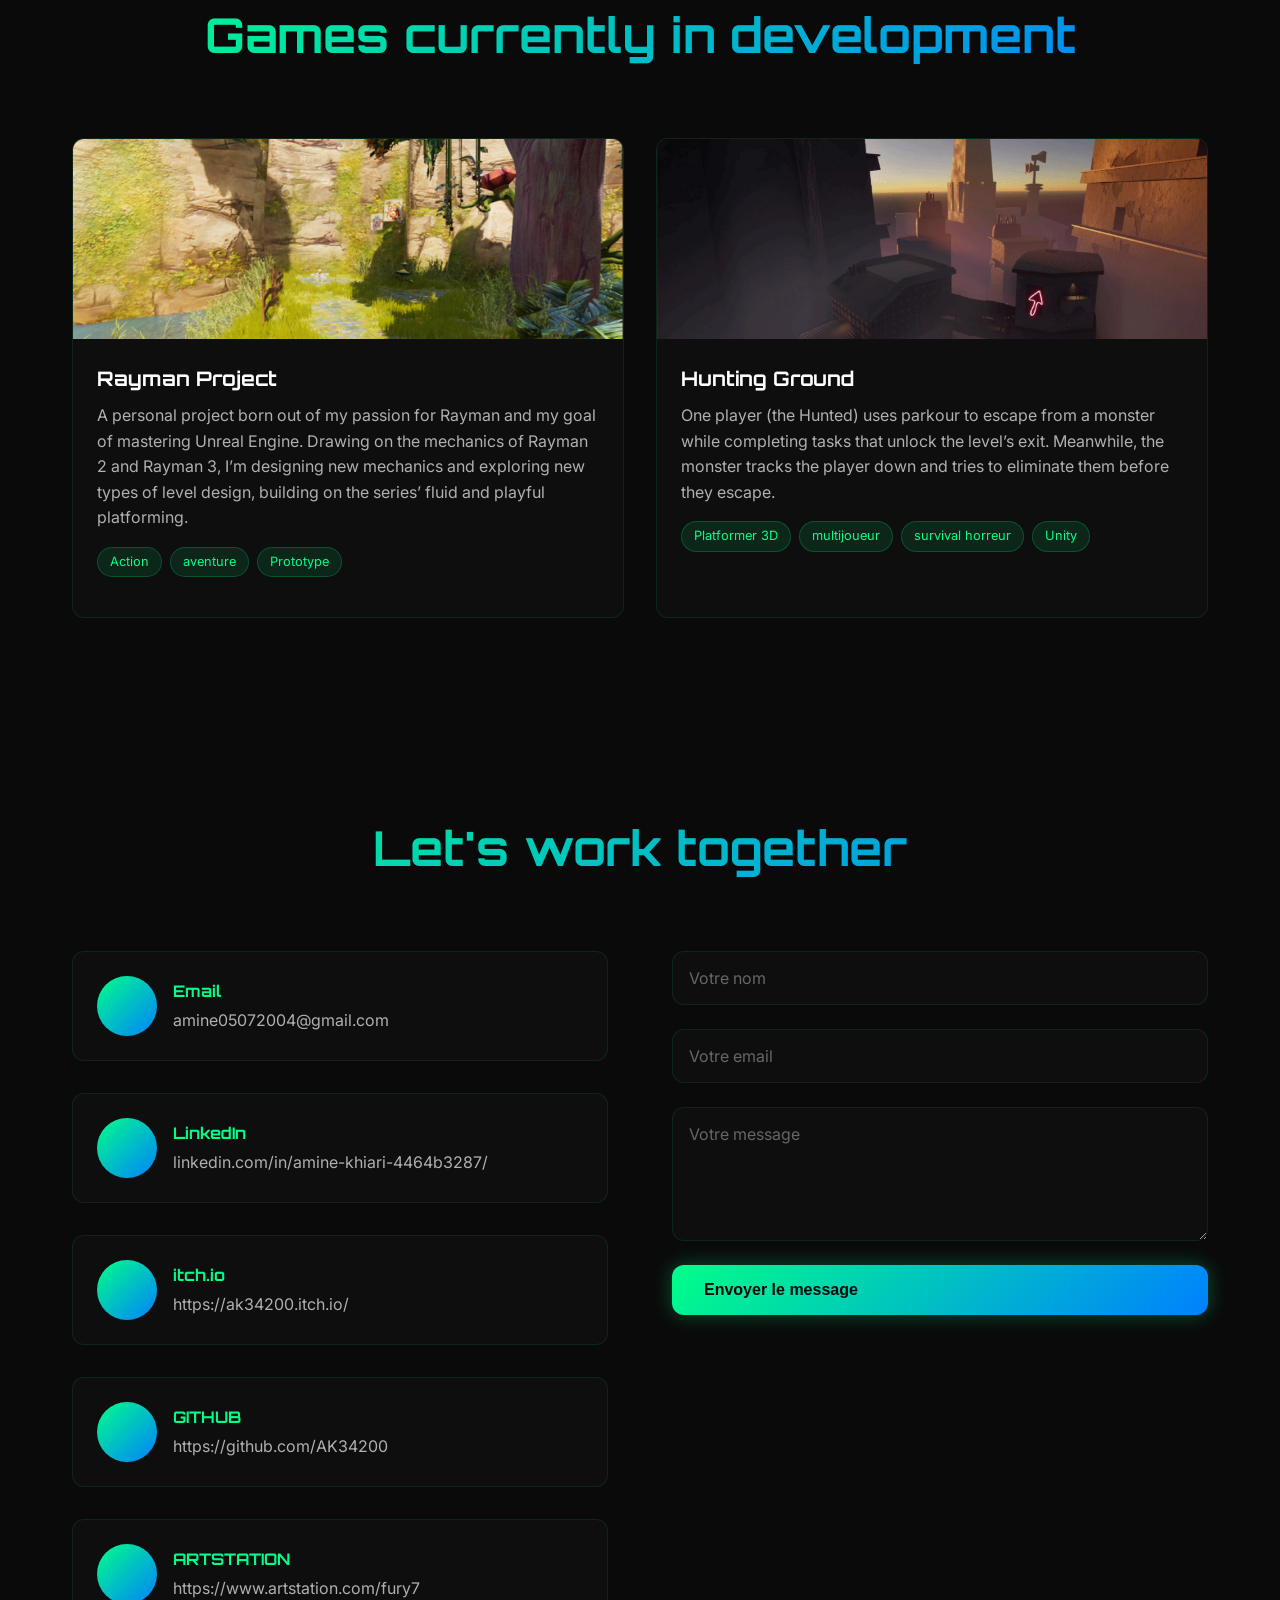
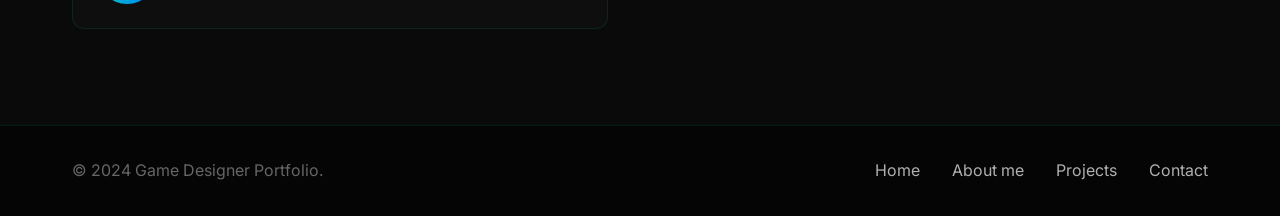
==== commit 3b015e53: "Fix Unreal Engine version in about section Updated Unreal Engine version in the about section." ====
--- a/index.html
+++ b/index.html
@@ -81,7 +81,7 @@
                     <div class="about-card">
                         <h3>About Me ? </h3>
                         <p>4th-year Video Game student at ESMA Montpellier, specializing in game design, with hands-on experience in level design and sound design.
-A lifelong gamer, I’ve been designing game concepts since middle school: systems, rules, and coherent worlds. To test my ideas, I prototype in Unreal Engine 5, which has also taught me the technical constraints of development.
+A lifelong gamer, I’ve been designing game concepts since middle school: systems, rules, and coherent worlds. To test my ideas, I prototype in Unreal Engine 1232333, which has also taught me the technical constraints of development.
 Today, in team projects, I contribute to mechanics design, level design, ideation, prototyping, and iteration, and I occasionally work on sound design, always with one goal: improving the player experience.
 Curious and creative, I love analyzing games, experimenting, and turning concepts into tangible play experiences.
 A big Rayman fan, inspired by its game design and art direction… still waiting for a Rayman 4.
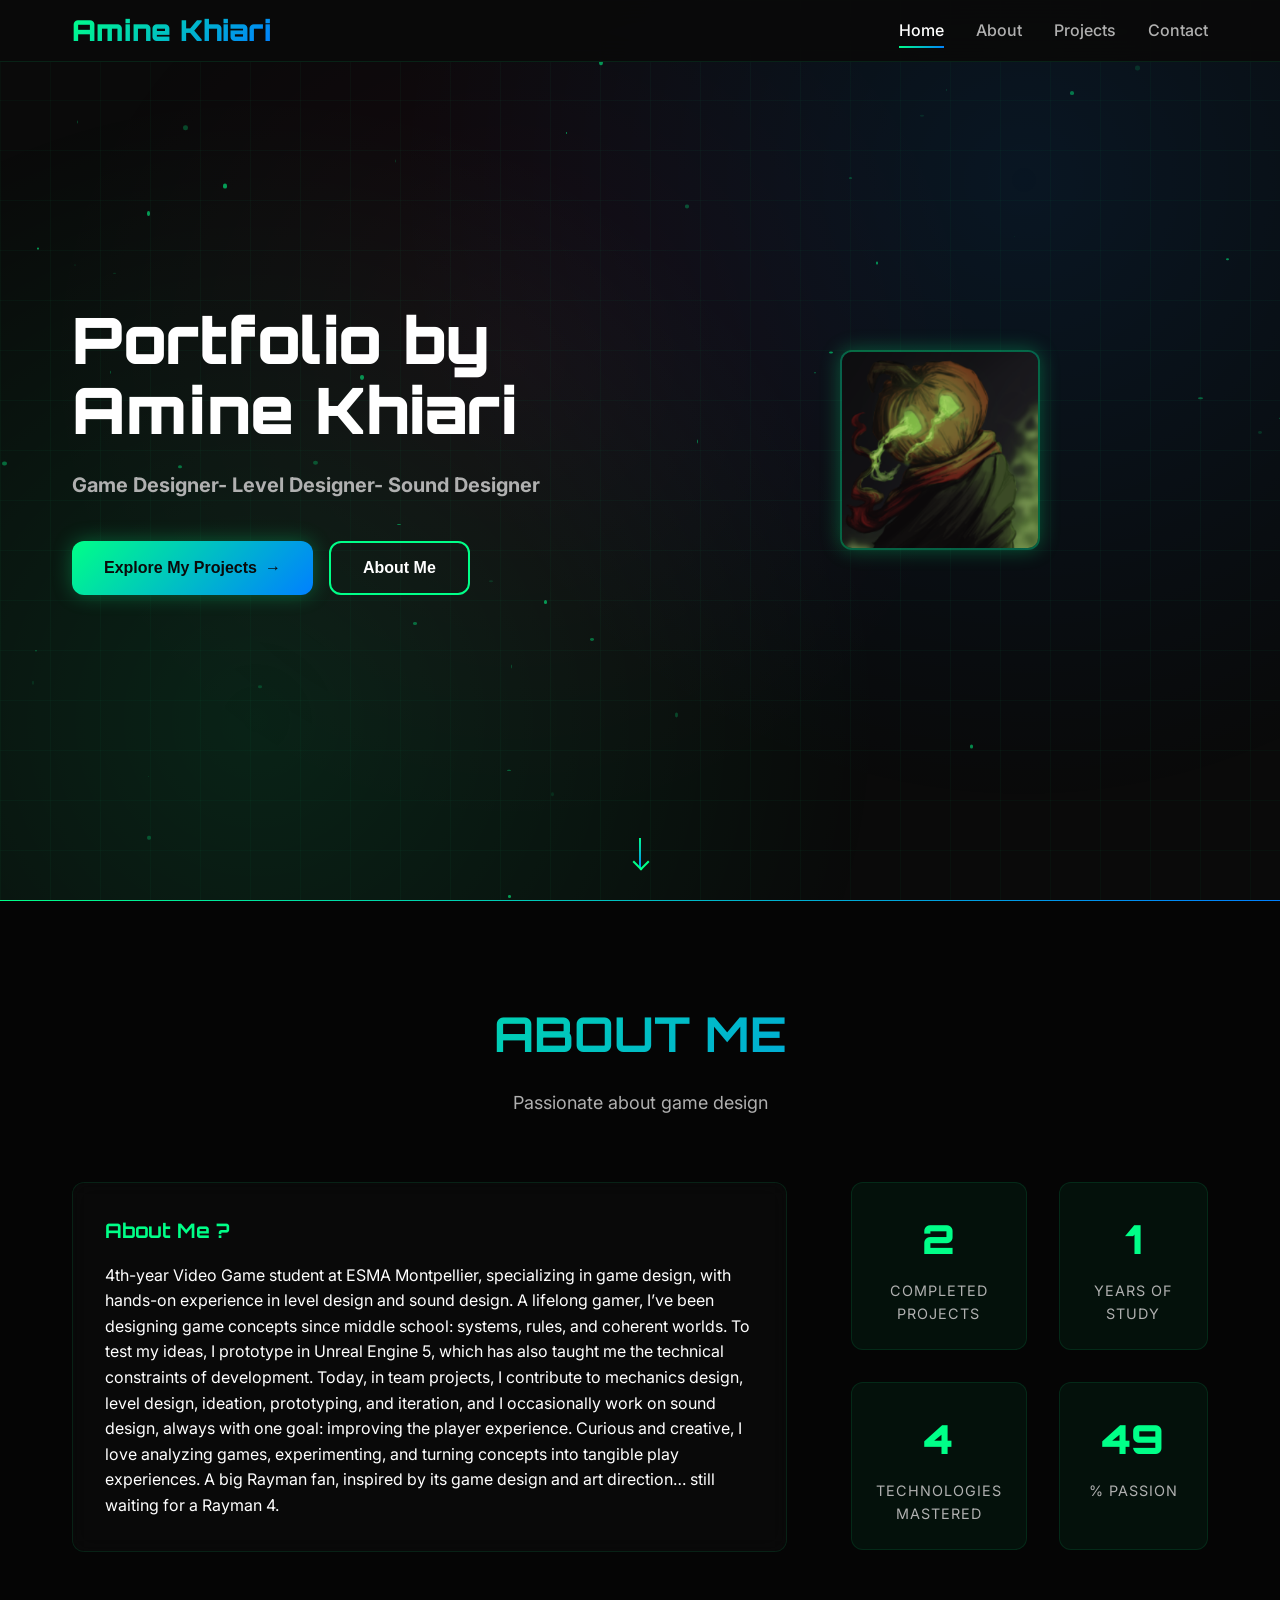
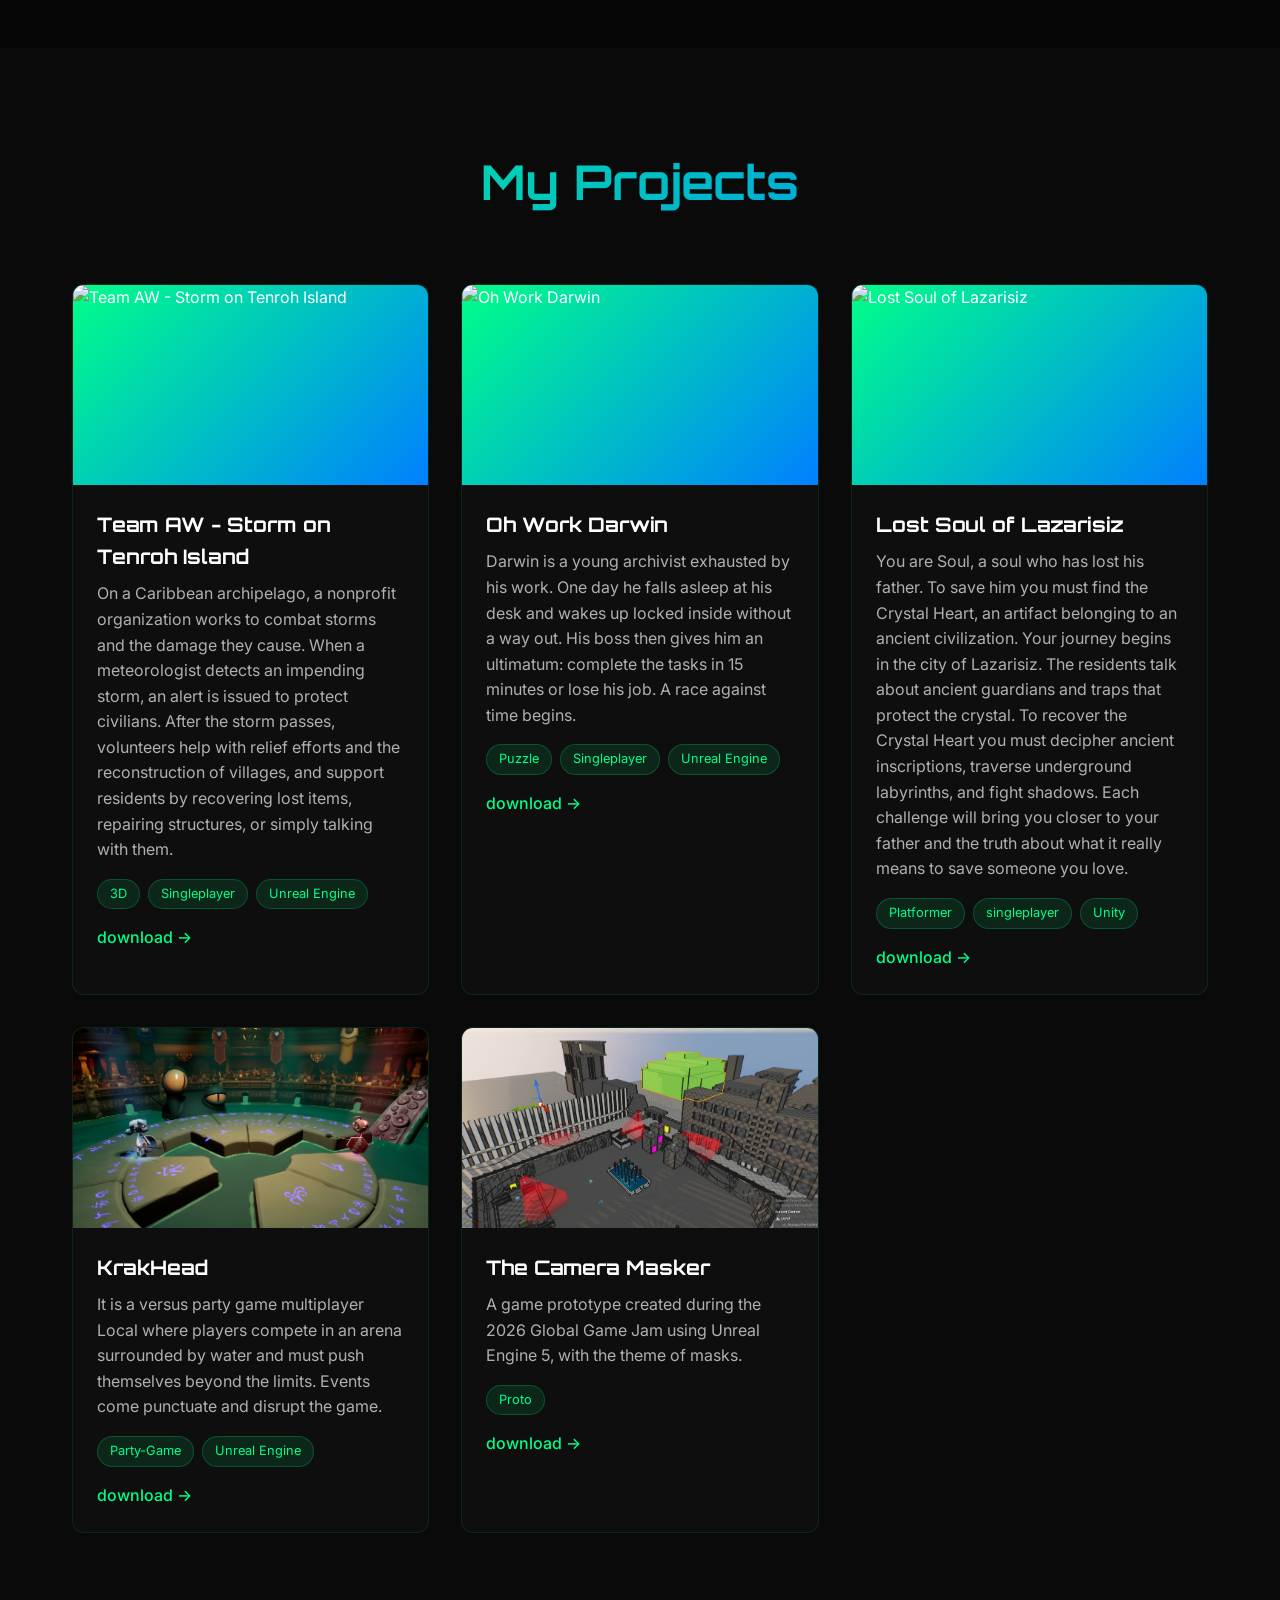
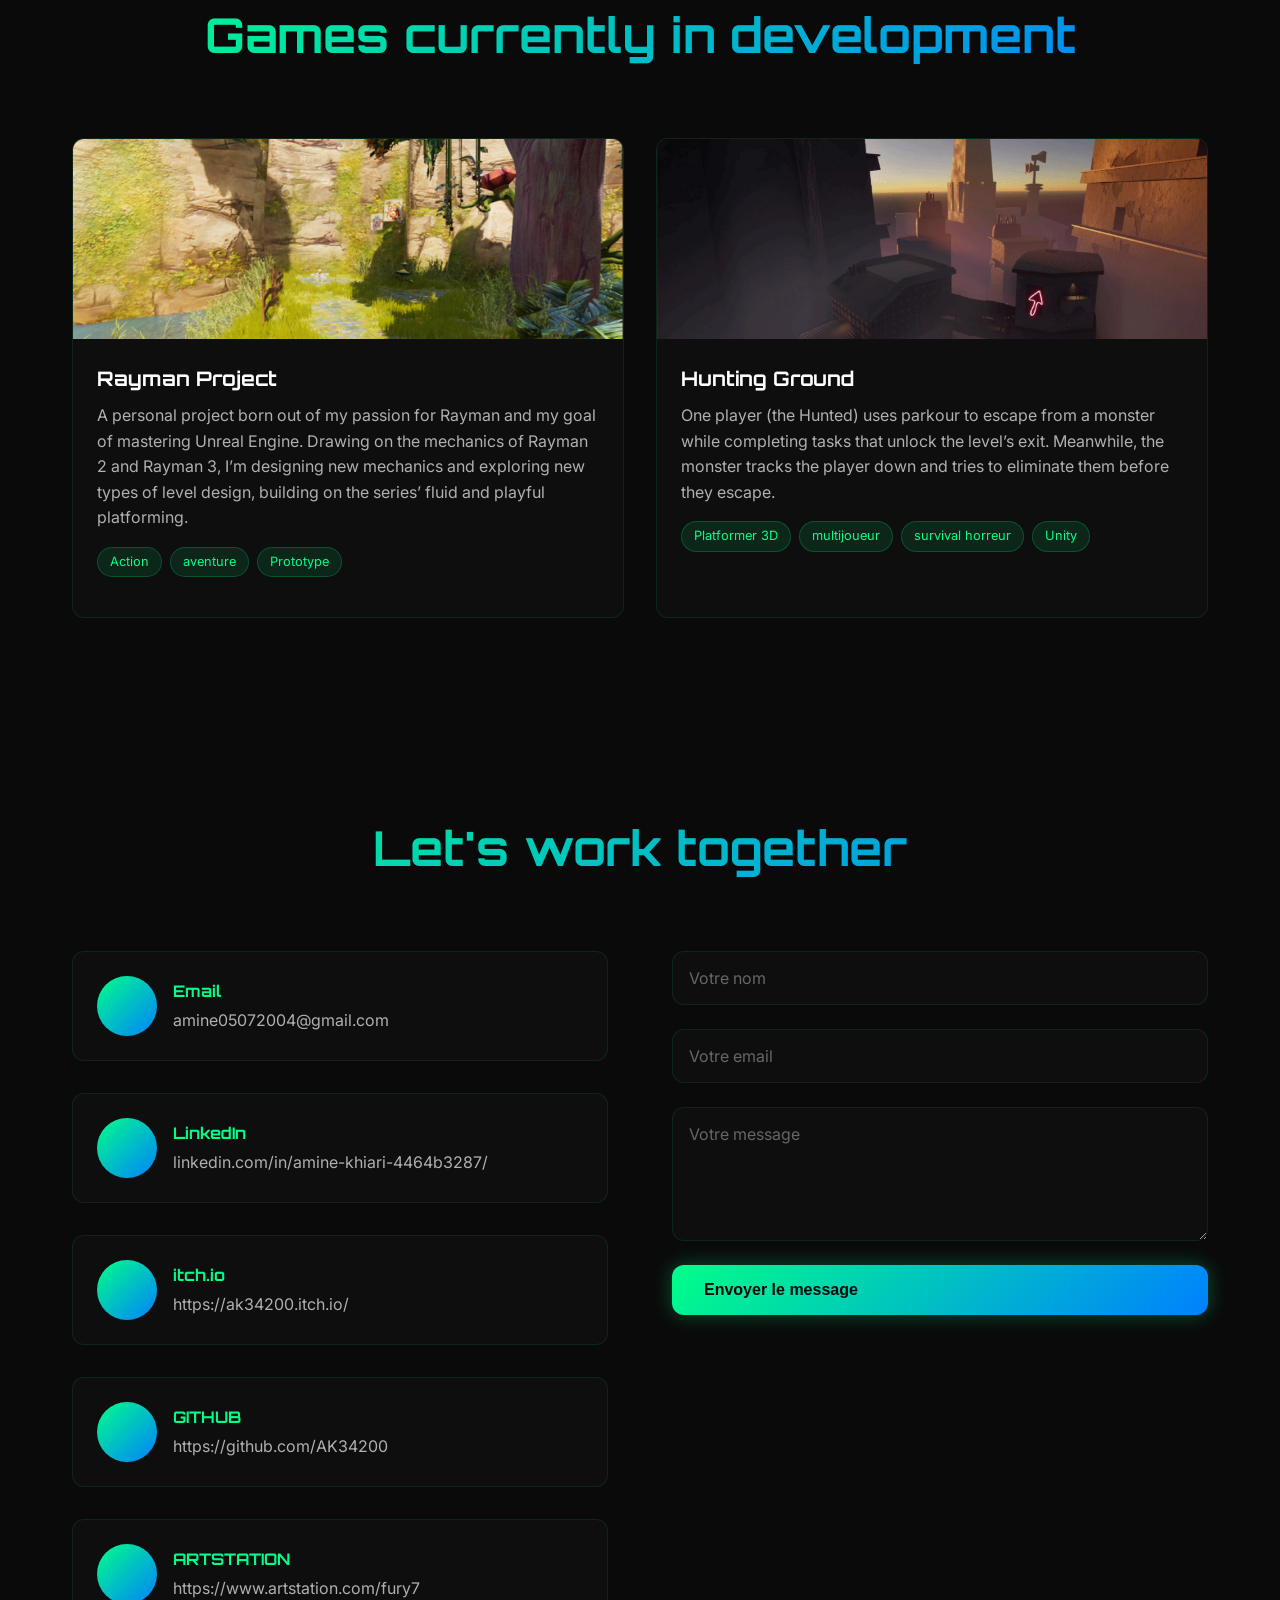
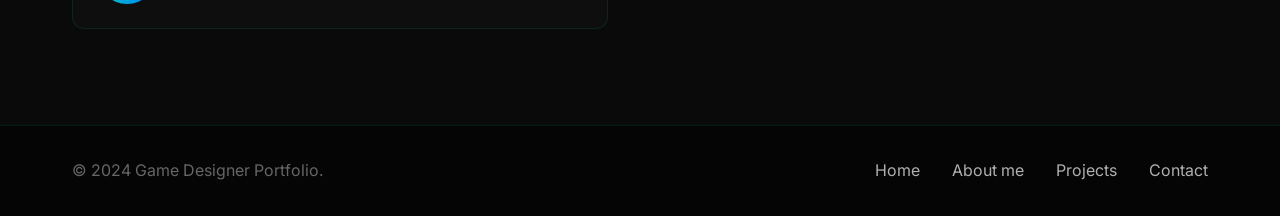
==== commit 5ea3f1ef: "Update Unreal Engine version in about section Updated Unreal Engine version from 1232333 to 5 in the" ====
--- a/index.html
+++ b/index.html
@@ -81,7 +81,7 @@
                     <div class="about-card">
                         <h3>About Me ? </h3>
                         <p>4th-year Video Game student at ESMA Montpellier, specializing in game design, with hands-on experience in level design and sound design.
-A lifelong gamer, I’ve been designing game concepts since middle school: systems, rules, and coherent worlds. To test my ideas, I prototype in Unreal Engine 1232333, which has also taught me the technical constraints of development.
+A lifelong gamer, I’ve been designing game concepts since middle school: systems, rules, and coherent worlds. To test my ideas, I prototype in Unreal Engine 5, which has also taught me the technical constraints of development.
 Today, in team projects, I contribute to mechanics design, level design, ideation, prototyping, and iteration, and I occasionally work on sound design, always with one goal: improving the player experience.
 Curious and creative, I love analyzing games, experimenting, and turning concepts into tangible play experiences.
 A big Rayman fan, inspired by its game design and art direction… still waiting for a Rayman 4.
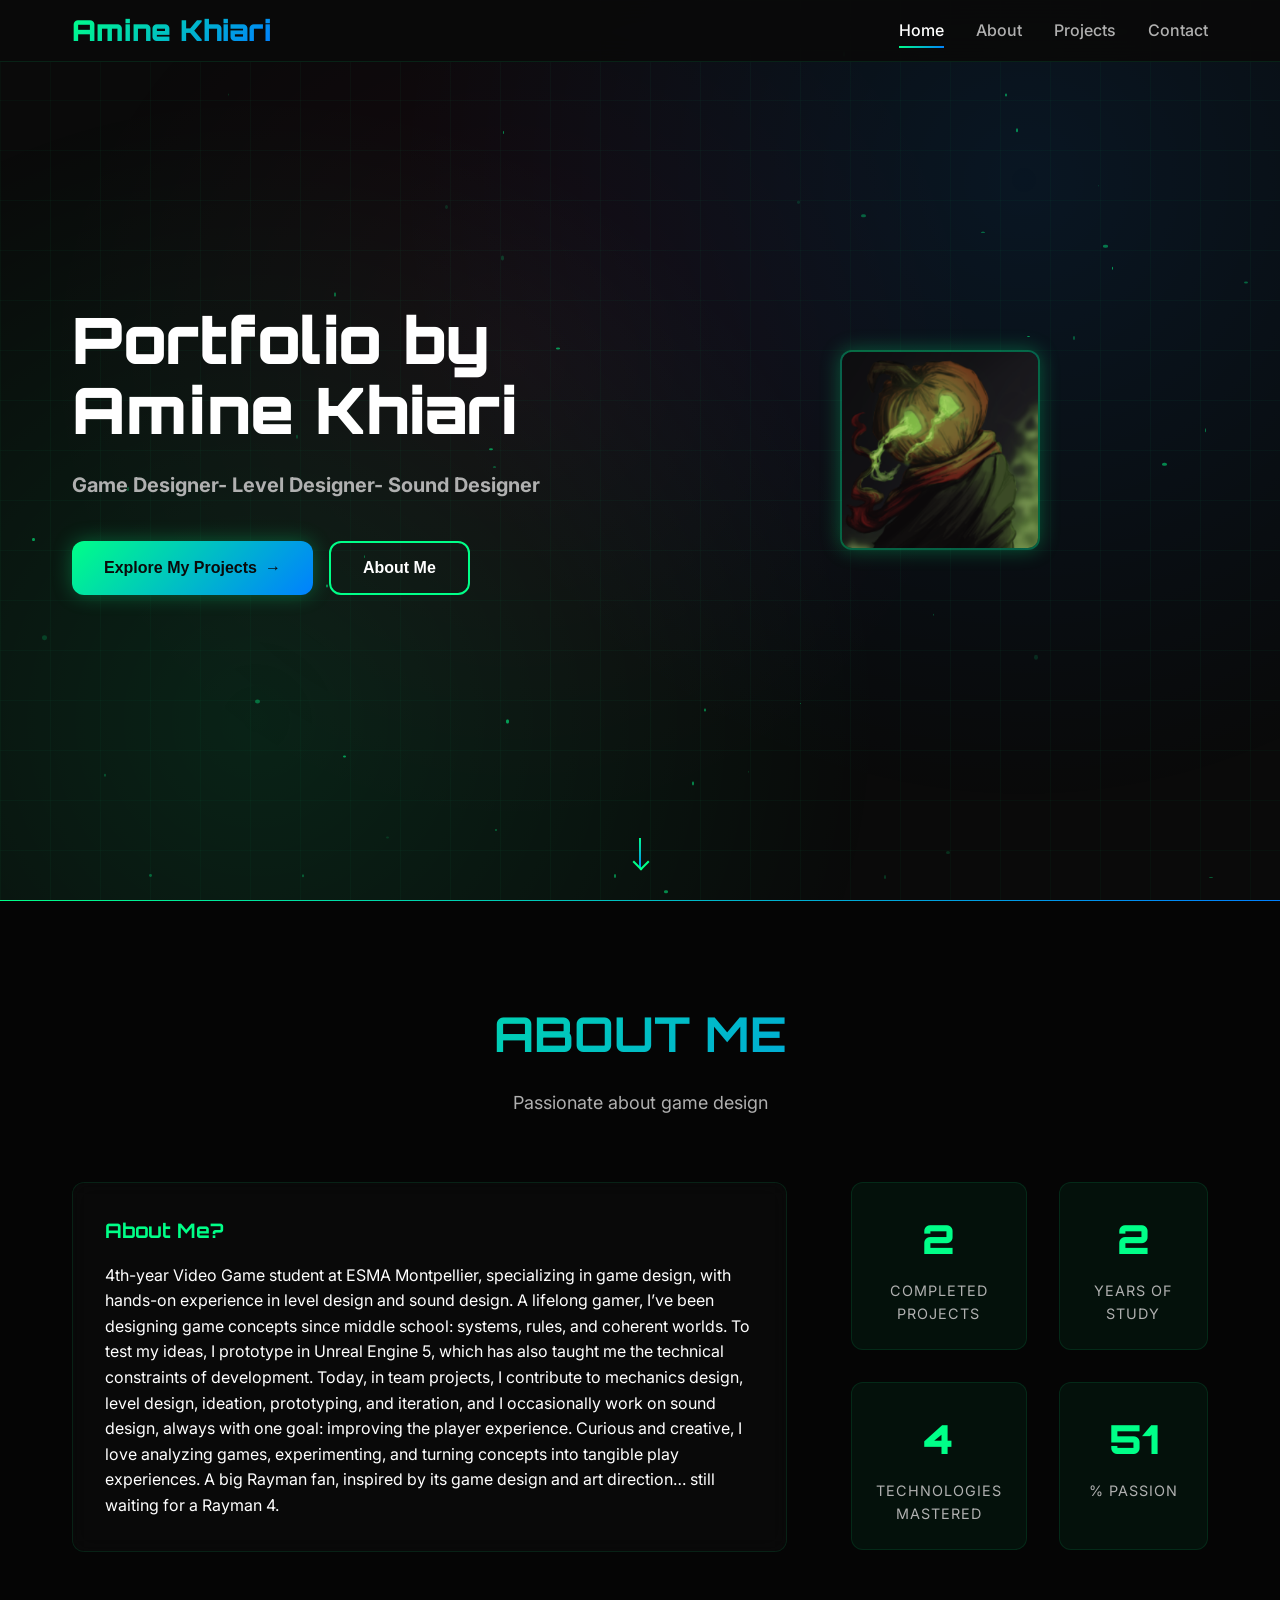
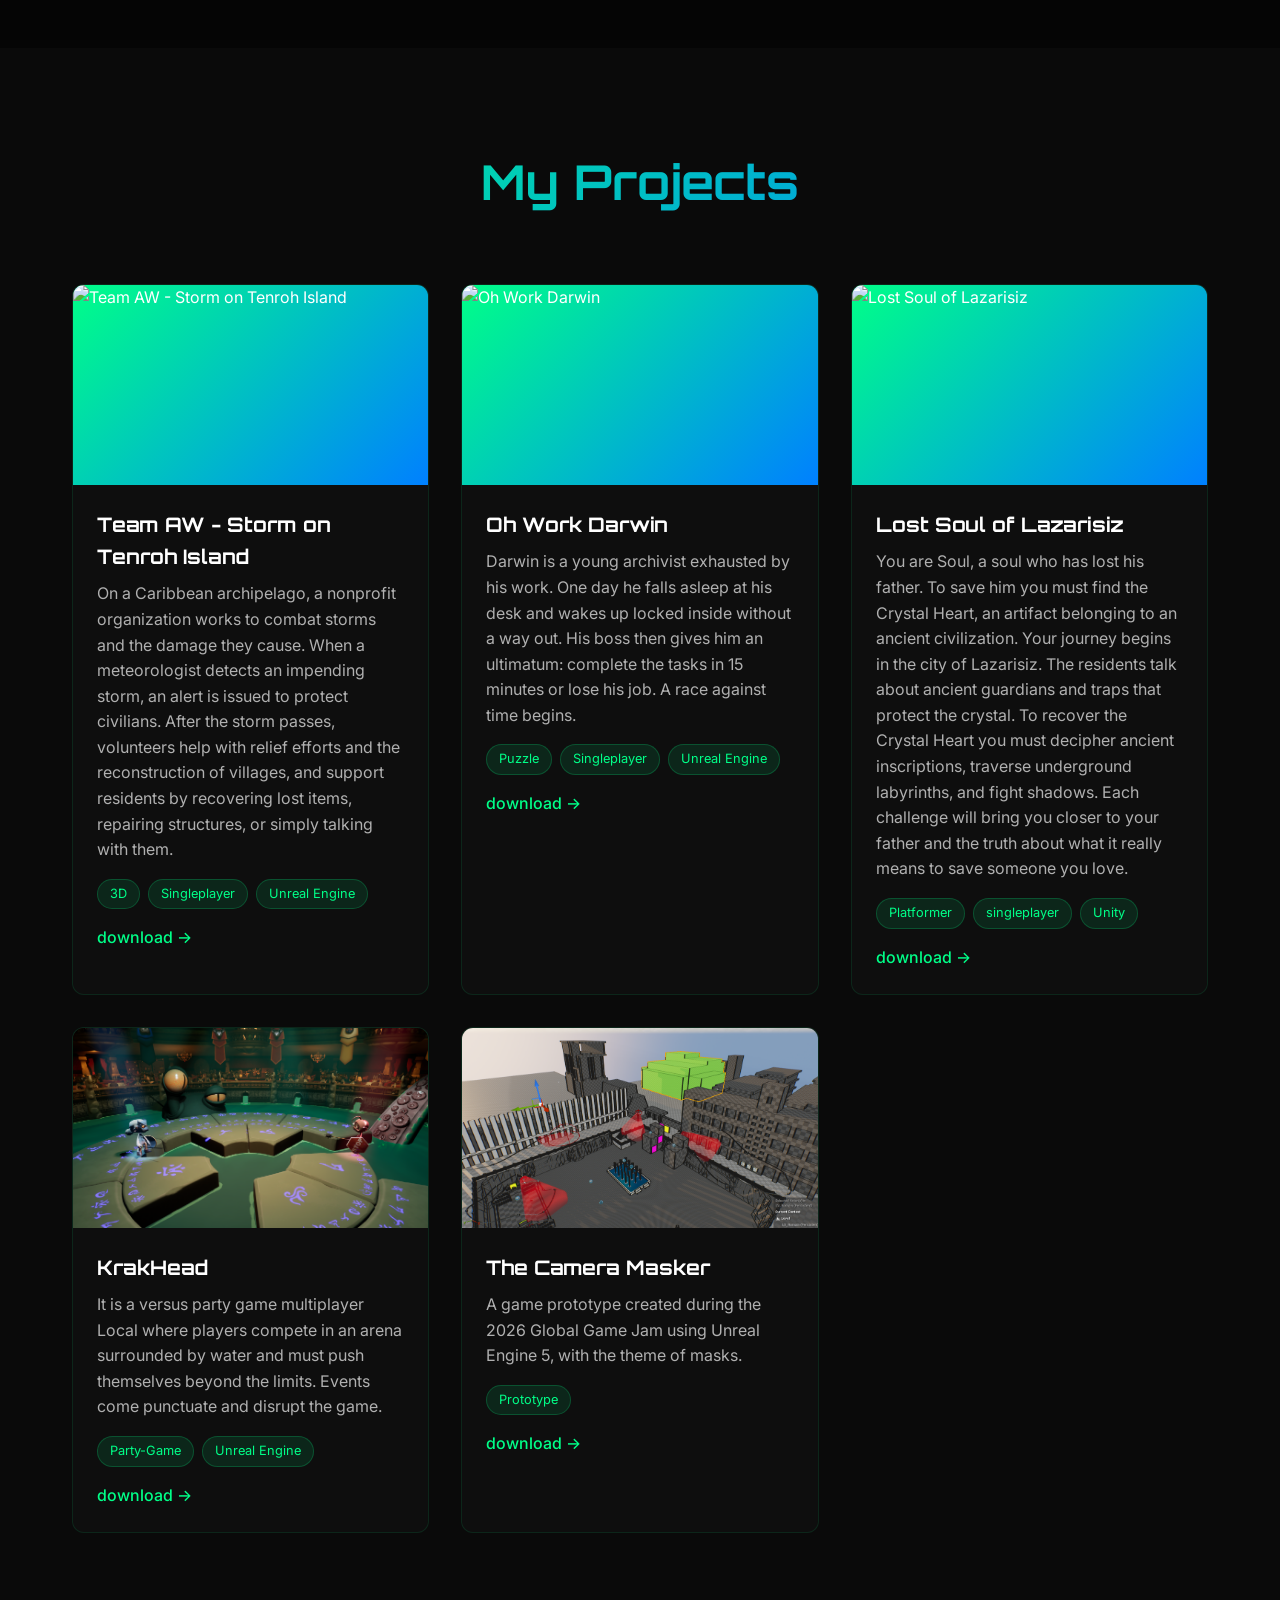
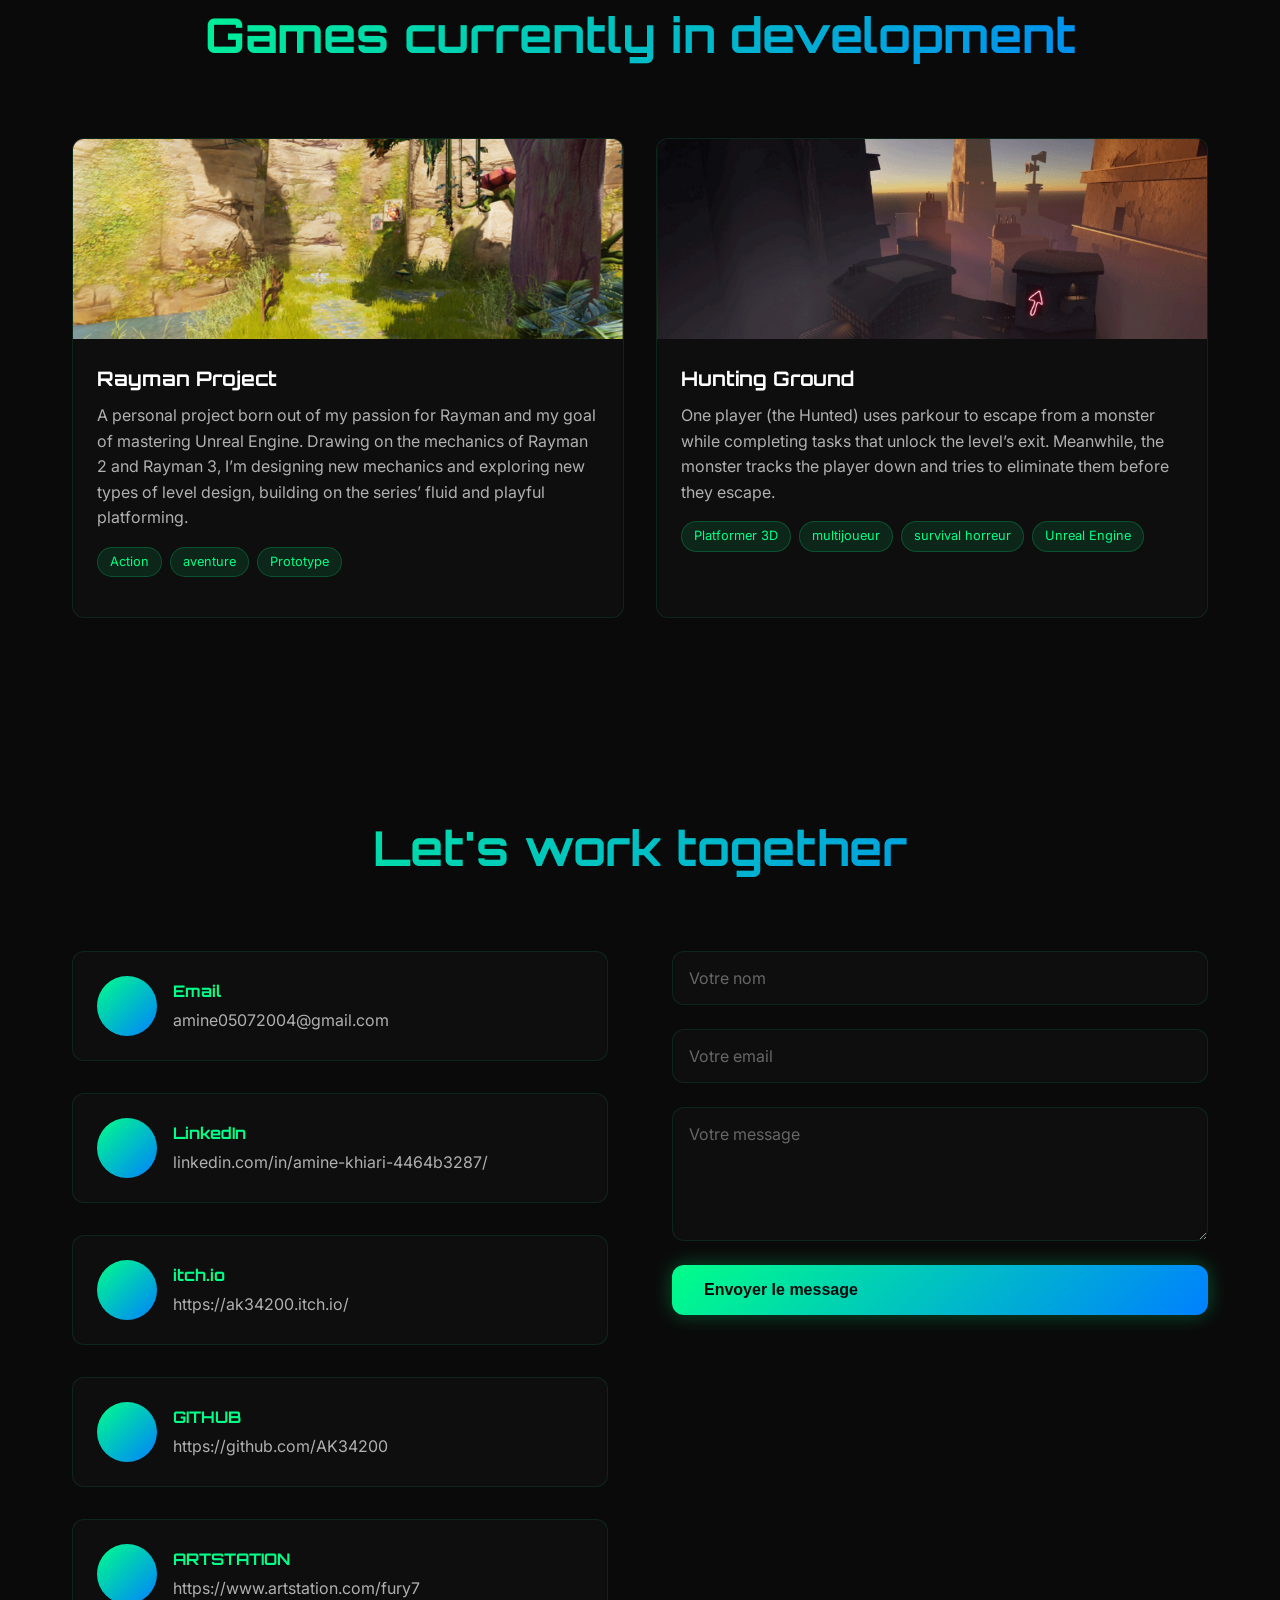
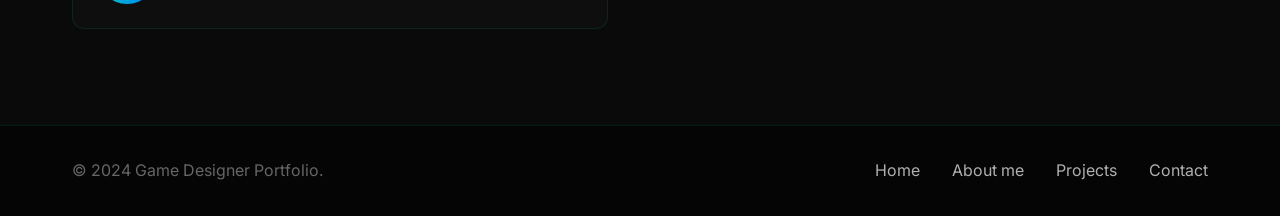
==== commit b03c27af: "Fix typo in 'About Me?' heading" ====
--- a/index.html
+++ b/index.html
@@ -79,7 +79,7 @@
             <div class="about-content">
                 <div class="about-text">
                     <div class="about-card">
-                        <h3>About Me ? </h3>
+                        <h3>About Me? </h3>
                         <p>4th-year Video Game student at ESMA Montpellier, specializing in game design, with hands-on experience in level design and sound design.
 A lifelong gamer, I’ve been designing game concepts since middle school: systems, rules, and coherent worlds. To test my ideas, I prototype in Unreal Engine 5, which has also taught me the technical constraints of development.
 Today, in team projects, I contribute to mechanics design, level design, ideation, prototyping, and iteration, and I occasionally work on sound design, always with one goal: improving the player experience.
